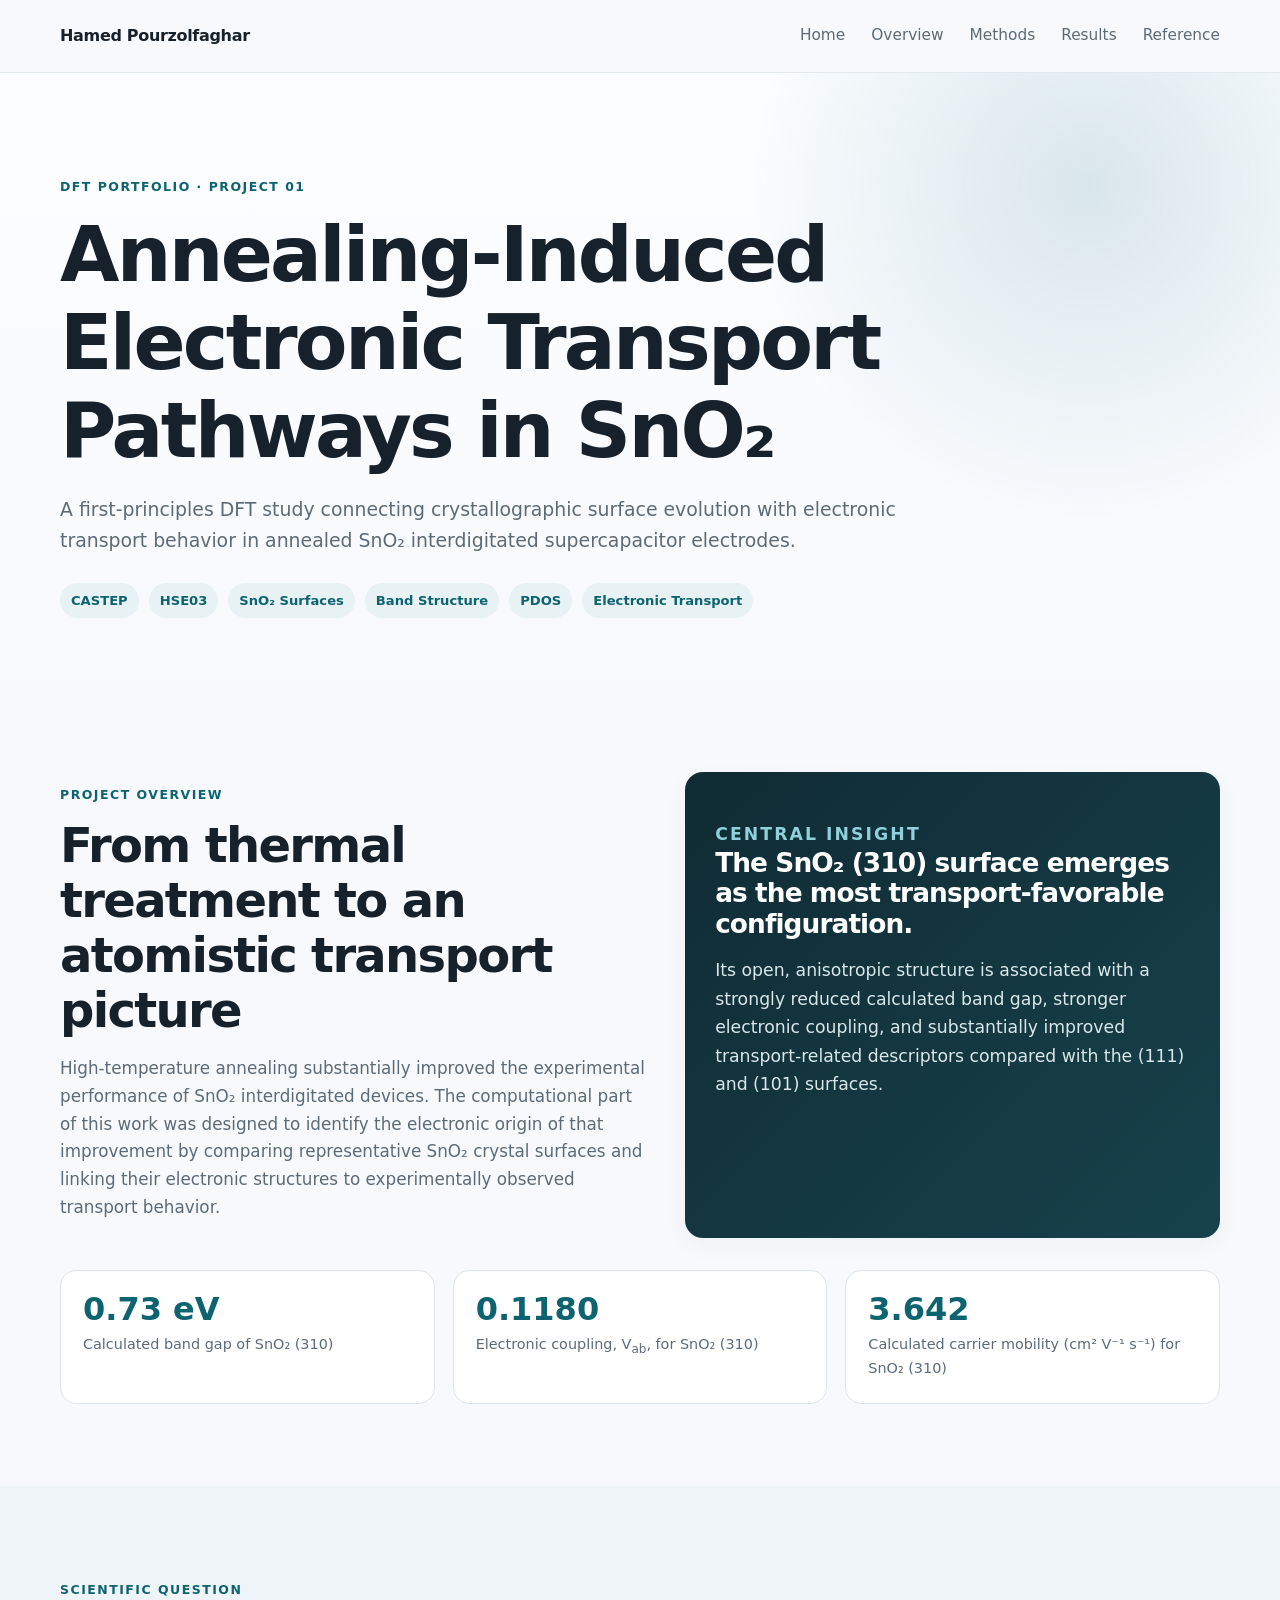
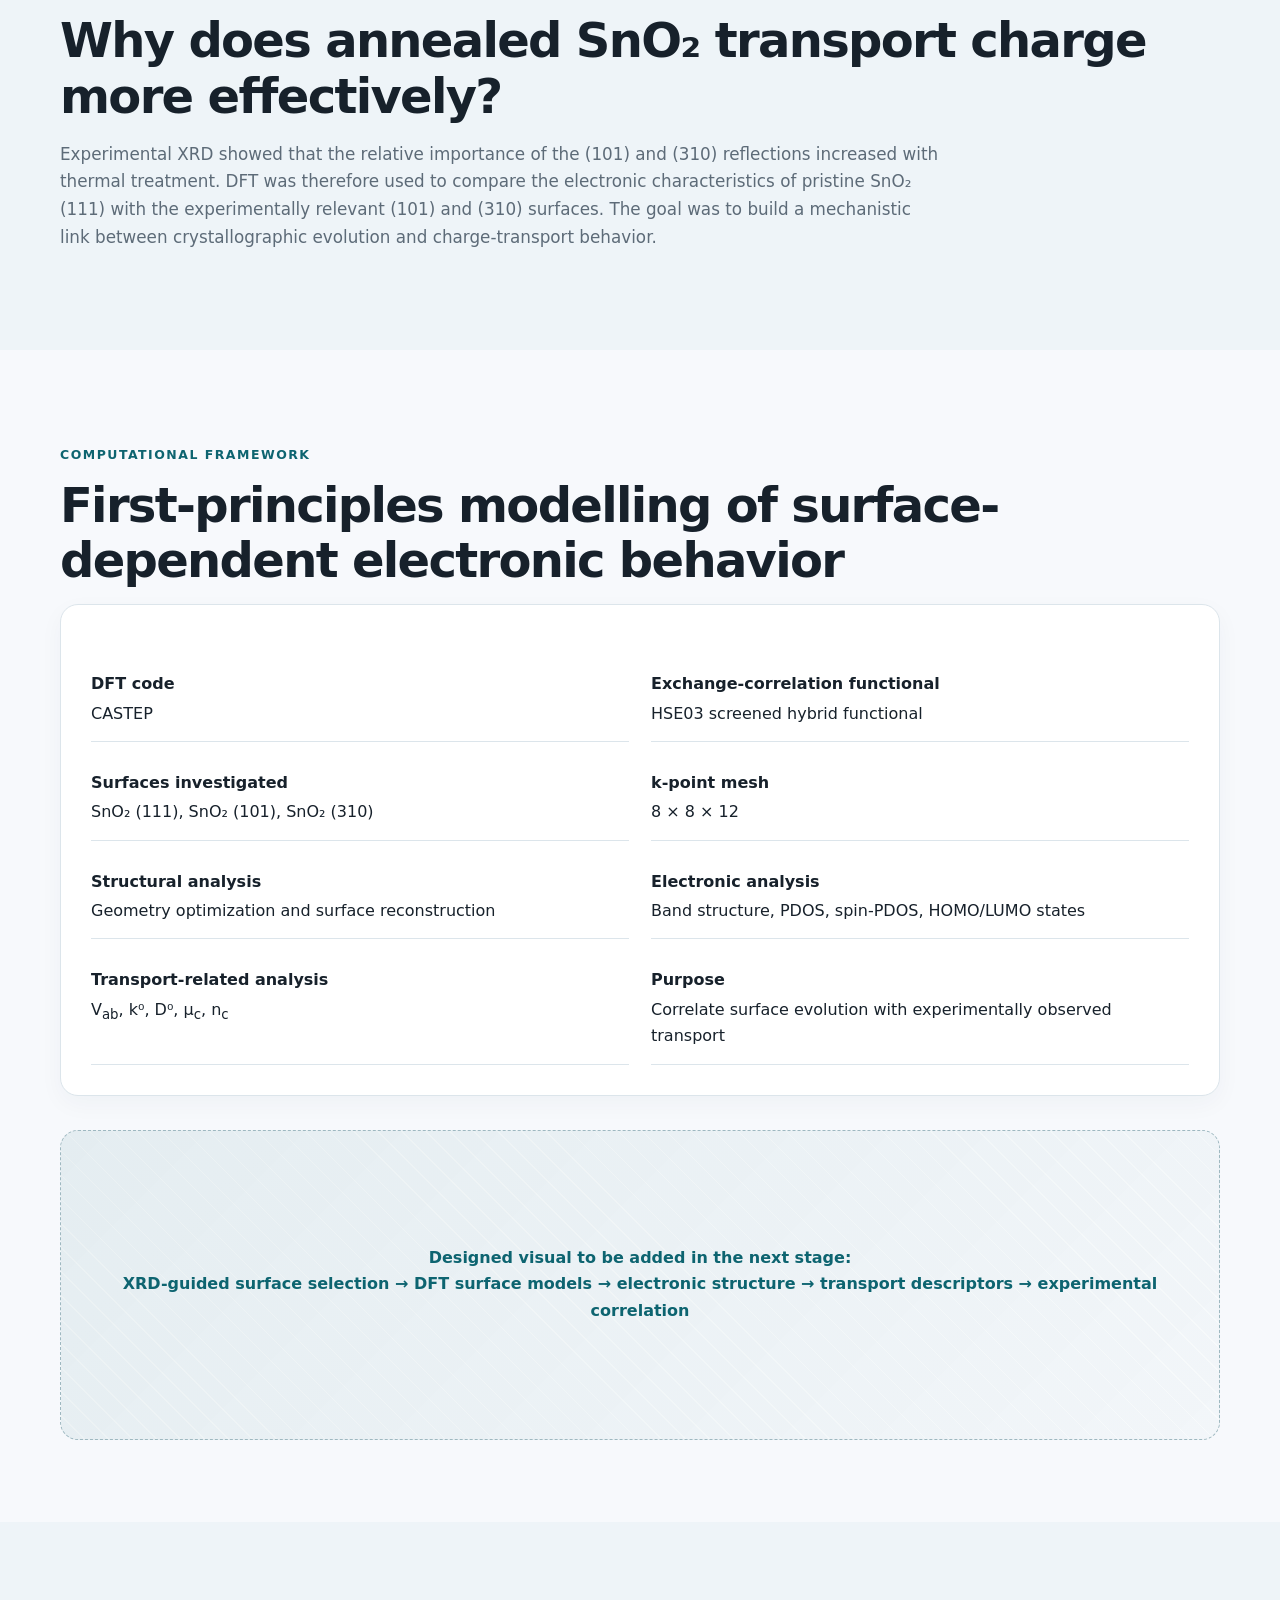
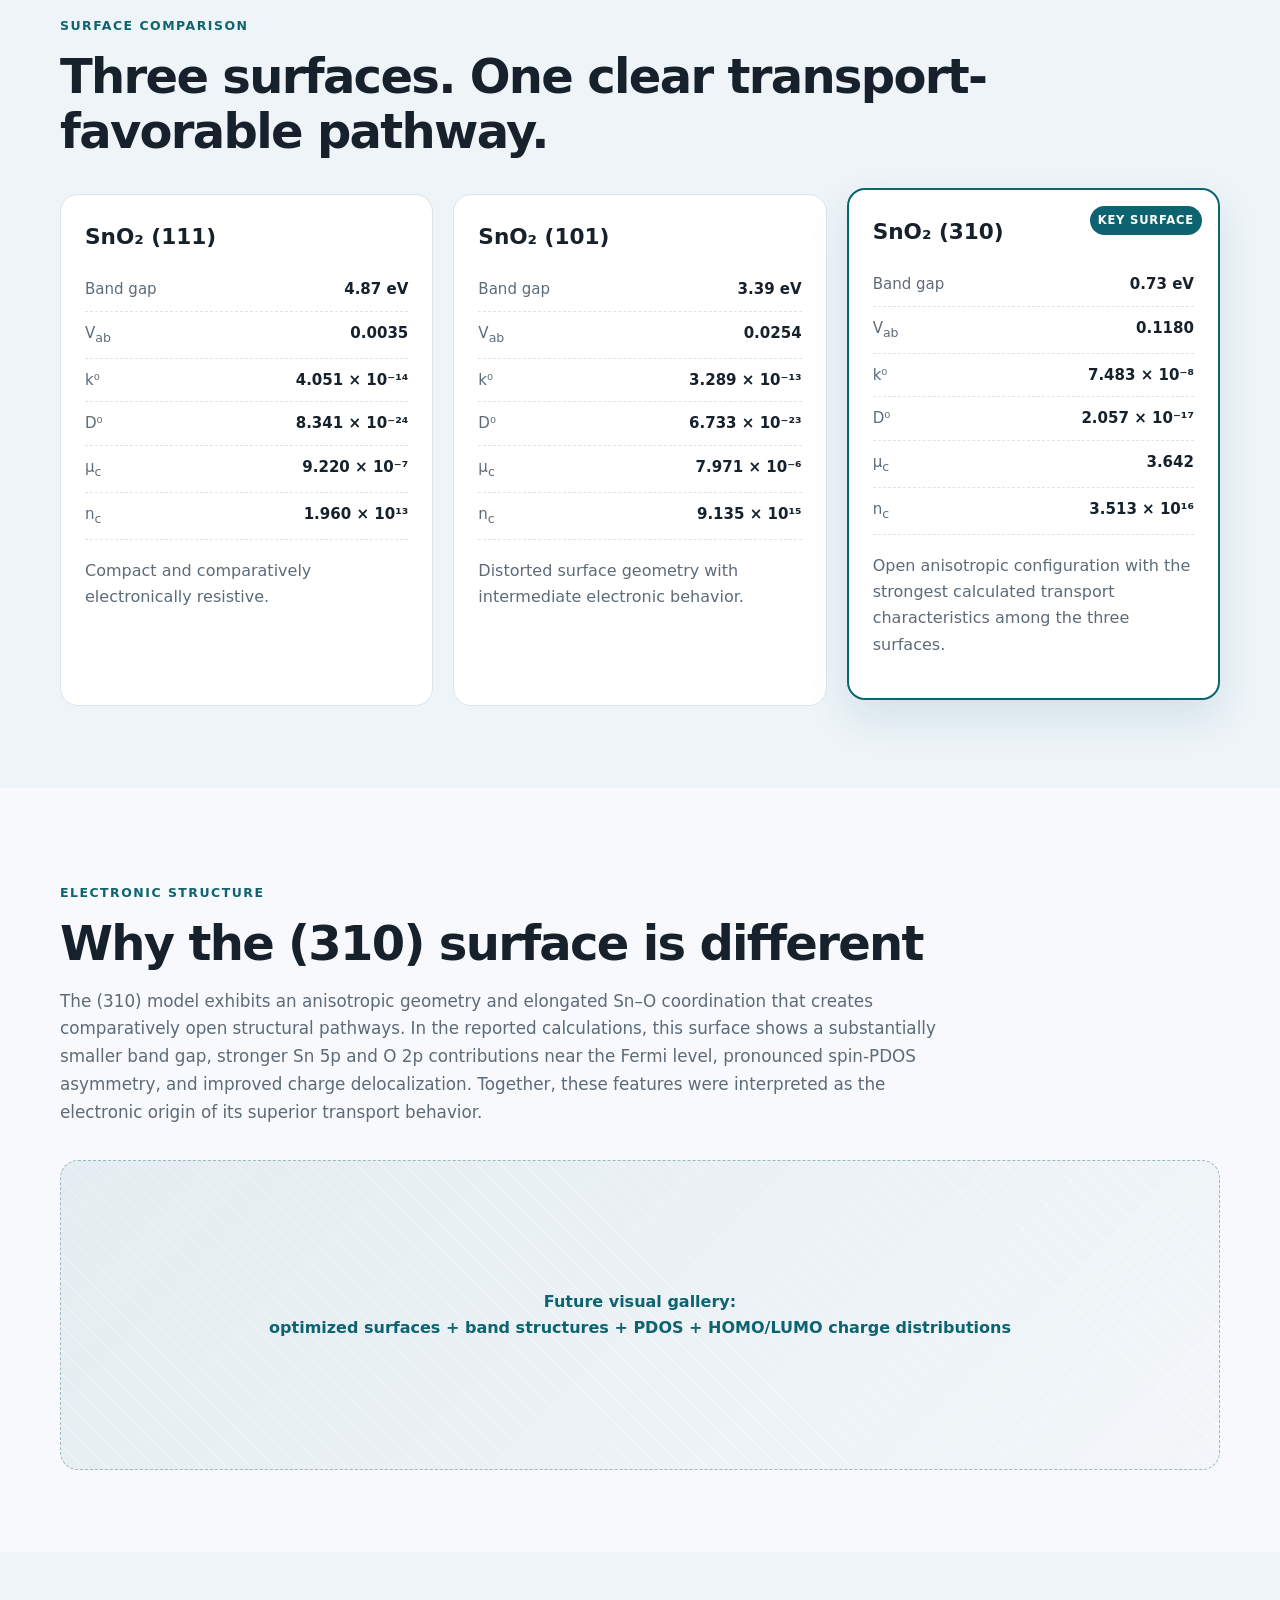
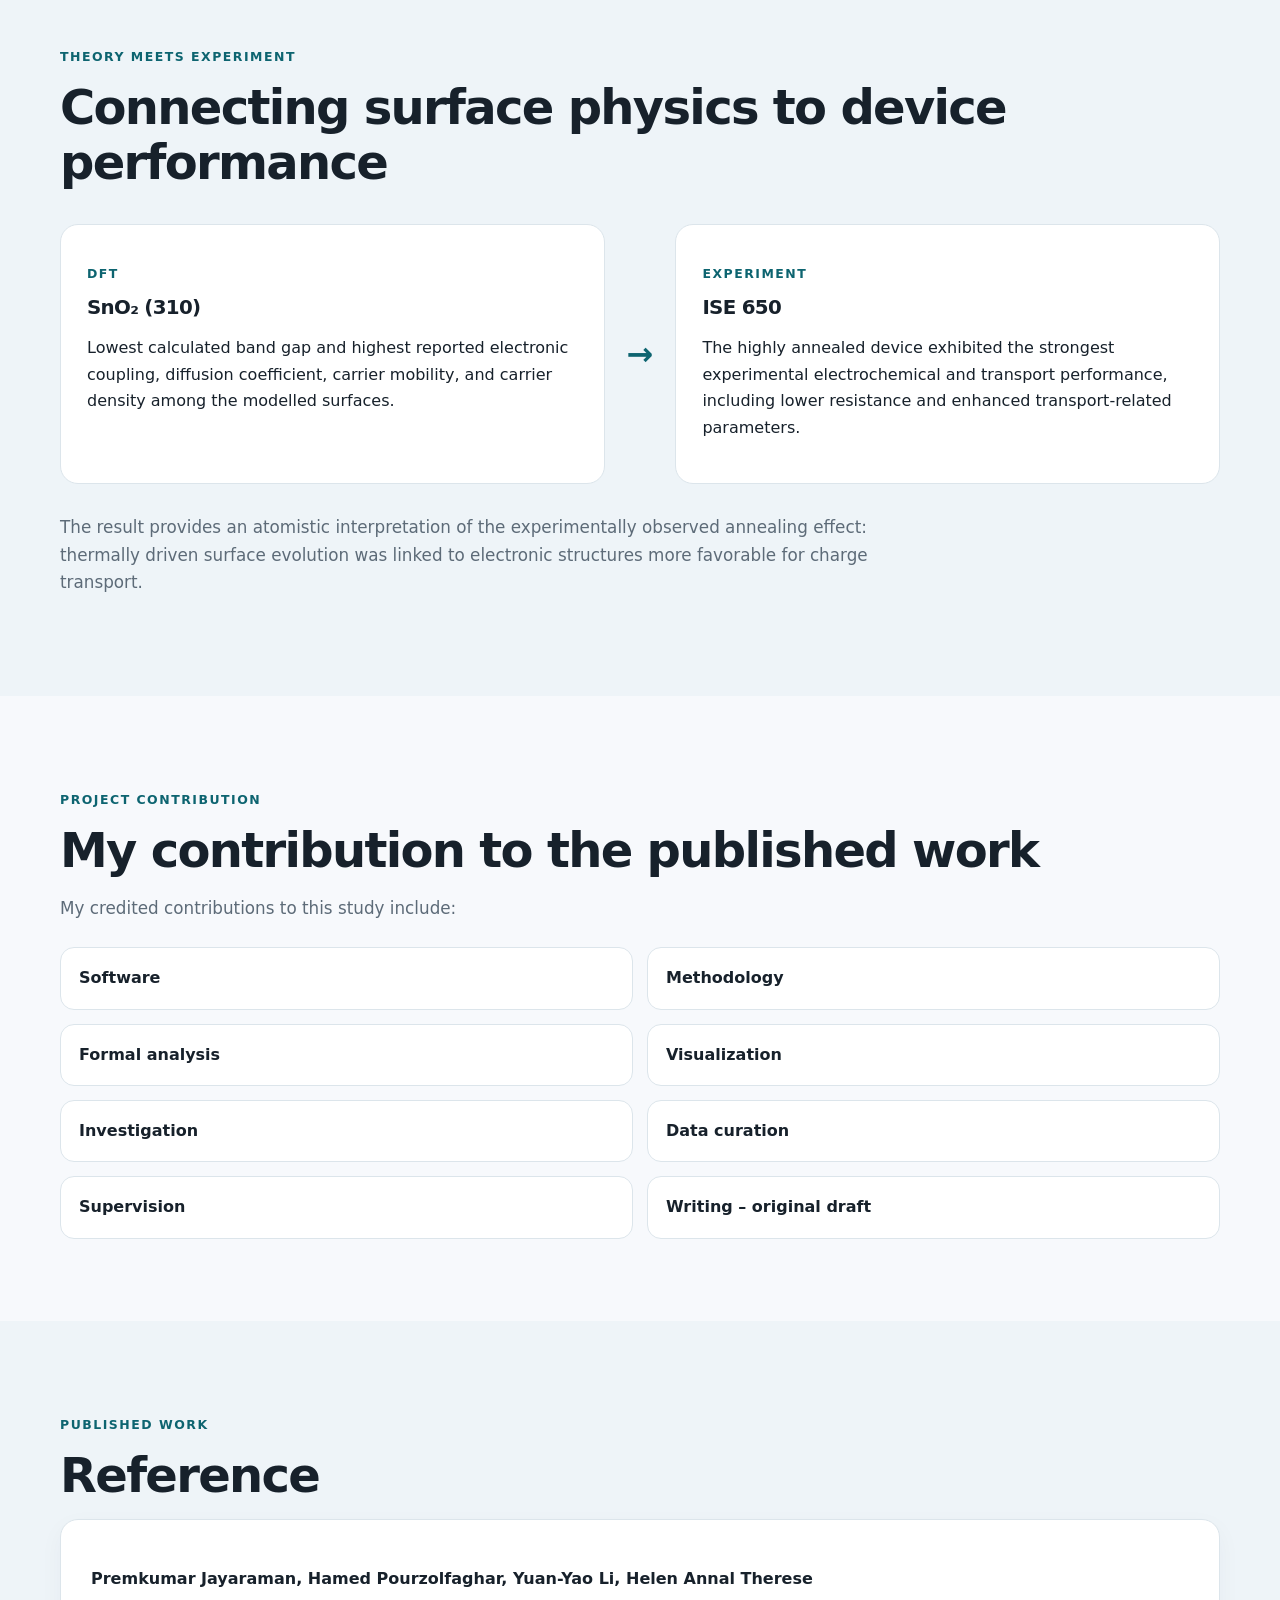
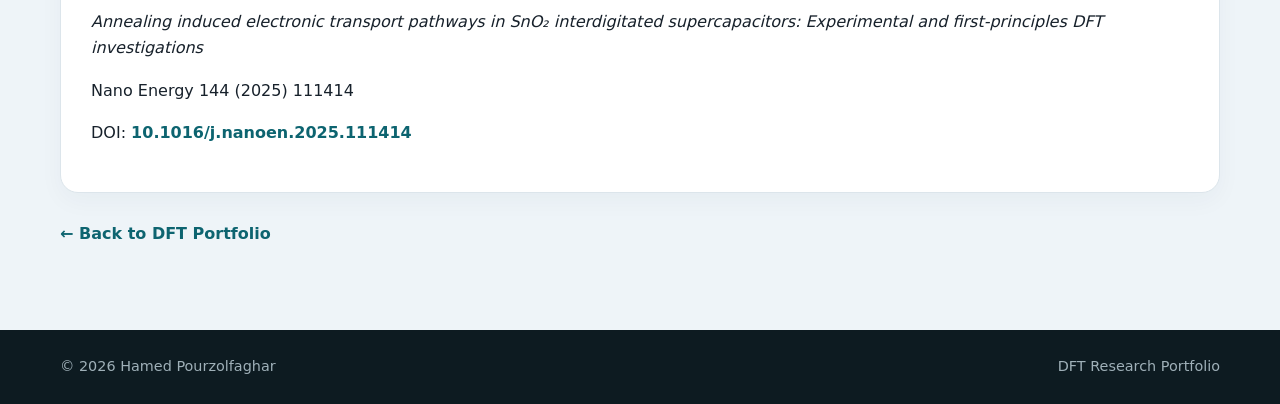
==== dft-project-1.html @ 6fafa1c7 "Add files via upload" ====
<!DOCTYPE html>
<html lang="en">
<head>
  <meta charset="UTF-8">
  <meta name="viewport" content="width=device-width, initial-scale=1.0">
  <meta name="description" content="DFT portfolio project by Hamed Pourzolfaghar: annealing-induced electronic transport pathways in SnO2.">
  <title>DFT Project 1 | Hamed Pourzolfaghar</title>
  <link rel="stylesheet" href="style.css">
  <style>
    .project-hero{padding:92px 0 72px;background:radial-gradient(circle at 85% 18%,rgba(13,100,112,.14),transparent 28%),linear-gradient(180deg,#fbfdff 0%,#f7f9fc 100%)}
    .project-hero h1{max-width:980px;font-size:clamp(2.7rem,6vw,5.2rem);margin-bottom:18px}
    .project-subtitle{max-width:860px;font-size:1.18rem;color:var(--muted);margin-bottom:26px}
    .tag-row{display:flex;flex-wrap:wrap;gap:10px;margin-top:24px}
    .tag{display:inline-block;padding:7px 11px;border-radius:999px;background:#e8f2f4;color:var(--accent);font-size:.82rem;font-weight:750}
    .project-intro-grid{display:grid;grid-template-columns:1.05fr .95fr;gap:34px;align-items:stretch}
    .insight-panel,.method-panel,.reference-panel{background:var(--surface);border:1px solid var(--line);border-radius:var(--radius);padding:30px;box-shadow:0 8px 24px rgba(30,54,68,.04)}
    .insight-panel{background:linear-gradient(135deg,#102b34 0%,#17424c 100%);color:white;border:0}
    .insight-panel p{color:#d9e7ea;margin-bottom:0;font-size:1.08rem}
    .metric-grid{display:grid;grid-template-columns:repeat(3,minmax(0,1fr));gap:18px;margin-top:32px}
    .metric-card{background:var(--surface);border:1px solid var(--line);border-radius:16px;padding:22px}
    .metric-value{font-size:2rem;font-weight:850;color:var(--accent);line-height:1;margin-bottom:8px}
    .metric-label{color:var(--muted);font-size:.9rem}
    .project-section{padding:82px 0}
    .project-section.alt{background:var(--surface-2)}
    .project-copy{max-width:880px;color:var(--muted);font-size:1.05rem}
    .method-list{display:grid;grid-template-columns:repeat(2,minmax(0,1fr));gap:14px 22px;margin-top:22px}
    .method-item{padding:14px 0;border-bottom:1px solid var(--line)}
    .method-item strong{display:block;color:var(--text);margin-bottom:3px}
    .surface-grid{display:grid;grid-template-columns:repeat(3,minmax(0,1fr));gap:20px;margin-top:34px}
    .surface-card{background:var(--surface);border:1px solid var(--line);border-radius:var(--radius);padding:24px;position:relative;overflow:hidden}
    .surface-card.featured{border:2px solid var(--accent);transform:translateY(-6px);box-shadow:0 18px 40px rgba(13,100,112,.12)}
    .surface-card.featured::before{content:"Key surface";position:absolute;top:16px;right:16px;background:var(--accent);color:white;font-size:.72rem;font-weight:800;padding:5px 8px;border-radius:999px;text-transform:uppercase;letter-spacing:.07em}
    .surface-name{font-size:1.35rem;font-weight:800;margin-bottom:14px}
    .surface-stat{display:flex;justify-content:space-between;gap:16px;padding:9px 0;border-bottom:1px dashed var(--line);font-size:.94rem}
    .surface-stat span:first-child{color:var(--muted)}
    .surface-stat span:last-child{font-weight:750}
    .surface-note{margin-top:18px;color:var(--muted)}
    .visual-placeholder{min-height:310px;margin-top:34px;display:grid;place-items:center;text-align:center;padding:32px;border:1px dashed #9eb8c0;border-radius:var(--radius);background:linear-gradient(135deg,rgba(13,100,112,.08),rgba(13,100,112,.02)),repeating-linear-gradient(45deg,transparent,transparent 16px,rgba(255,255,255,.65) 16px,rgba(255,255,255,.65) 17px);color:var(--accent);font-weight:750}
    .correlation{display:grid;grid-template-columns:1fr auto 1fr;gap:22px;align-items:center;margin-top:34px}
    .correlation-card{background:var(--surface);border:1px solid var(--line);border-radius:var(--radius);padding:26px;height:100%}
    .correlation-arrow{font-size:2rem;color:var(--accent);font-weight:900}
    .role-list{display:grid;grid-template-columns:repeat(2,minmax(0,1fr));gap:14px;margin-top:24px}
    .role-item{background:var(--surface);border:1px solid var(--line);border-radius:14px;padding:17px 18px;font-weight:650}
    .doi-link,.back-link{color:var(--accent);font-weight:800}
    .back-link{display:inline-block;margin-top:28px}
    .reveal{opacity:0;transform:translateY(20px);transition:opacity .65s ease,transform .65s ease}
    .reveal.visible{opacity:1;transform:none}
    @media(max-width:900px){
      .project-intro-grid,.correlation{grid-template-columns:1fr}
      .correlation-arrow{transform:rotate(90deg);text-align:center}
      .metric-grid,.surface-grid,.role-list,.method-list{grid-template-columns:1fr}
      .surface-card.featured{transform:none}
    }
  </style>
</head>
<body>
  <header class="site-header">
    <div class="container nav-wrap">
      <a class="brand" href="index.html">Hamed Pourzolfaghar</a>
      <nav class="nav" aria-label="Project navigation">
        <a href="index.html">Home</a>
        <a href="#overview">Overview</a>
        <a href="#methods">Methods</a>
        <a href="#results">Results</a>
        <a href="#reference">Reference</a>
      </nav>
    </div>
  </header>

  <main>
    <section class="project-hero">
      <div class="container">
        <p class="section-kicker">DFT Portfolio · Project 01</p>
        <h1>Annealing-Induced Electronic Transport Pathways in SnO₂</h1>
        <p class="project-subtitle">
          A first-principles DFT study connecting crystallographic surface evolution
          with electronic transport behavior in annealed SnO₂ interdigitated
          supercapacitor electrodes.
        </p>
        <div class="tag-row">
          <span class="tag">CASTEP</span>
          <span class="tag">HSE03</span>
          <span class="tag">SnO₂ Surfaces</span>
          <span class="tag">Band Structure</span>
          <span class="tag">PDOS</span>
          <span class="tag">Electronic Transport</span>
        </div>
      </div>
    </section>

    <section class="project-section" id="overview">
      <div class="container">
        <div class="project-intro-grid reveal">
          <div>
            <p class="section-kicker">Project Overview</p>
            <h2>From thermal treatment to an atomistic transport picture</h2>
            <p class="project-copy">
              High-temperature annealing substantially improved the experimental
              performance of SnO₂ interdigitated devices. The computational part of
              this work was designed to identify the electronic origin of that
              improvement by comparing representative SnO₂ crystal surfaces and
              linking their electronic structures to experimentally observed transport
              behavior.
            </p>
          </div>

          <div class="insight-panel">
            <p class="section-kicker" style="color:#8ed1d8;">Central Insight</p>
            <h3 style="font-size:1.65rem;margin-bottom:16px;">
              The SnO₂ (310) surface emerges as the most transport-favorable configuration.
            </h3>
            <p>
              Its open, anisotropic structure is associated with a strongly reduced
              calculated band gap, stronger electronic coupling, and substantially
              improved transport-related descriptors compared with the (111) and
              (101) surfaces.
            </p>
          </div>
        </div>

        <div class="metric-grid reveal">
          <div class="metric-card">
            <div class="metric-value">0.73 eV</div>
            <div class="metric-label">Calculated band gap of SnO₂ (310)</div>
          </div>
          <div class="metric-card">
            <div class="metric-value">0.1180</div>
            <div class="metric-label">Electronic coupling, V<sub>ab</sub>, for SnO₂ (310)</div>
          </div>
          <div class="metric-card">
            <div class="metric-value">3.642</div>
            <div class="metric-label">Calculated carrier mobility (cm² V⁻¹ s⁻¹) for SnO₂ (310)</div>
          </div>
        </div>
      </div>
    </section>

    <section class="project-section alt">
      <div class="container reveal">
        <p class="section-kicker">Scientific Question</p>
        <h2>Why does annealed SnO₂ transport charge more effectively?</h2>
        <p class="project-copy">
          Experimental XRD showed that the relative importance of the (101) and (310)
          reflections increased with thermal treatment. DFT was therefore used to
          compare the electronic characteristics of pristine SnO₂ (111) with the
          experimentally relevant (101) and (310) surfaces. The goal was to build a
          mechanistic link between crystallographic evolution and charge-transport
          behavior.
        </p>
      </div>
    </section>

    <section class="project-section" id="methods">
      <div class="container reveal">
        <p class="section-kicker">Computational Framework</p>
        <h2>First-principles modelling of surface-dependent electronic behavior</h2>

        <div class="method-panel">
          <div class="method-list">
            <div class="method-item"><strong>DFT code</strong>CASTEP</div>
            <div class="method-item"><strong>Exchange-correlation functional</strong>HSE03 screened hybrid functional</div>
            <div class="method-item"><strong>Surfaces investigated</strong>SnO₂ (111), SnO₂ (101), SnO₂ (310)</div>
            <div class="method-item"><strong>k-point mesh</strong>8 × 8 × 12</div>
            <div class="method-item"><strong>Structural analysis</strong>Geometry optimization and surface reconstruction</div>
            <div class="method-item"><strong>Electronic analysis</strong>Band structure, PDOS, spin-PDOS, HOMO/LUMO states</div>
            <div class="method-item"><strong>Transport-related analysis</strong>V<sub>ab</sub>, k⁰, D⁰, μ<sub>c</sub>, n<sub>c</sub></div>
            <div class="method-item"><strong>Purpose</strong>Correlate surface evolution with experimentally observed transport</div>
          </div>
        </div>

        <div class="visual-placeholder">
          Designed visual to be added in the next stage:<br>
          XRD-guided surface selection → DFT surface models → electronic structure →
          transport descriptors → experimental correlation
        </div>
      </div>
    </section>

    <section class="project-section alt" id="results">
      <div class="container reveal">
        <p class="section-kicker">Surface Comparison</p>
        <h2>Three surfaces. One clear transport-favorable pathway.</h2>

        <div class="surface-grid">
          <article class="surface-card">
            <div class="surface-name">SnO₂ (111)</div>
            <div class="surface-stat"><span>Band gap</span><span>4.87 eV</span></div>
            <div class="surface-stat"><span>V<sub>ab</sub></span><span>0.0035</span></div>
            <div class="surface-stat"><span>k⁰</span><span>4.051 × 10⁻¹⁴</span></div>
            <div class="surface-stat"><span>D⁰</span><span>8.341 × 10⁻²⁴</span></div>
            <div class="surface-stat"><span>μ<sub>c</sub></span><span>9.220 × 10⁻⁷</span></div>
            <div class="surface-stat"><span>n<sub>c</sub></span><span>1.960 × 10¹³</span></div>
            <p class="surface-note">Compact and comparatively electronically resistive.</p>
          </article>

          <article class="surface-card">
            <div class="surface-name">SnO₂ (101)</div>
            <div class="surface-stat"><span>Band gap</span><span>3.39 eV</span></div>
            <div class="surface-stat"><span>V<sub>ab</sub></span><span>0.0254</span></div>
            <div class="surface-stat"><span>k⁰</span><span>3.289 × 10⁻¹³</span></div>
            <div class="surface-stat"><span>D⁰</span><span>6.733 × 10⁻²³</span></div>
            <div class="surface-stat"><span>μ<sub>c</sub></span><span>7.971 × 10⁻⁶</span></div>
            <div class="surface-stat"><span>n<sub>c</sub></span><span>9.135 × 10¹⁵</span></div>
            <p class="surface-note">Distorted surface geometry with intermediate electronic behavior.</p>
          </article>

          <article class="surface-card featured">
            <div class="surface-name">SnO₂ (310)</div>
            <div class="surface-stat"><span>Band gap</span><span>0.73 eV</span></div>
            <div class="surface-stat"><span>V<sub>ab</sub></span><span>0.1180</span></div>
            <div class="surface-stat"><span>k⁰</span><span>7.483 × 10⁻⁸</span></div>
            <div class="surface-stat"><span>D⁰</span><span>2.057 × 10⁻¹⁷</span></div>
            <div class="surface-stat"><span>μ<sub>c</sub></span><span>3.642</span></div>
            <div class="surface-stat"><span>n<sub>c</sub></span><span>3.513 × 10¹⁶</span></div>
            <p class="surface-note">
              Open anisotropic configuration with the strongest calculated transport
              characteristics among the three surfaces.
            </p>
          </article>
        </div>
      </div>
    </section>

    <section class="project-section">
      <div class="container reveal">
        <p class="section-kicker">Electronic Structure</p>
        <h2>Why the (310) surface is different</h2>
        <p class="project-copy">
          The (310) model exhibits an anisotropic geometry and elongated Sn–O
          coordination that creates comparatively open structural pathways. In the
          reported calculations, this surface shows a substantially smaller band gap,
          stronger Sn 5p and O 2p contributions near the Fermi level, pronounced
          spin-PDOS asymmetry, and improved charge delocalization. Together, these
          features were interpreted as the electronic origin of its superior transport
          behavior.
        </p>

        <div class="visual-placeholder">
          Future visual gallery:<br>
          optimized surfaces + band structures + PDOS + HOMO/LUMO charge distributions
        </div>
      </div>
    </section>

    <section class="project-section alt">
      <div class="container reveal">
        <p class="section-kicker">Theory Meets Experiment</p>
        <h2>Connecting surface physics to device performance</h2>

        <div class="correlation">
          <div class="correlation-card">
            <p class="section-kicker">DFT</p>
            <h3>SnO₂ (310)</h3>
            <p>
              Lowest calculated band gap and highest reported electronic coupling,
              diffusion coefficient, carrier mobility, and carrier density among the
              modelled surfaces.
            </p>
          </div>

          <div class="correlation-arrow">→</div>

          <div class="correlation-card">
            <p class="section-kicker">Experiment</p>
            <h3>ISE 650</h3>
            <p>
              The highly annealed device exhibited the strongest experimental
              electrochemical and transport performance, including lower resistance
              and enhanced transport-related parameters.
            </p>
          </div>
        </div>

        <p class="project-copy" style="margin-top:30px;">
          The result provides an atomistic interpretation of the experimentally observed
          annealing effect: thermally driven surface evolution was linked to electronic
          structures more favorable for charge transport.
        </p>
      </div>
    </section>

    <section class="project-section">
      <div class="container reveal">
        <p class="section-kicker">Project Contribution</p>
        <h2>My contribution to the published work</h2>
        <p class="project-copy">My credited contributions to this study include:</p>

        <div class="role-list">
          <div class="role-item">Software</div>
          <div class="role-item">Methodology</div>
          <div class="role-item">Formal analysis</div>
          <div class="role-item">Visualization</div>
          <div class="role-item">Investigation</div>
          <div class="role-item">Data curation</div>
          <div class="role-item">Supervision</div>
          <div class="role-item">Writing – original draft</div>
        </div>
      </div>
    </section>

    <section class="project-section alt" id="reference">
      <div class="container reveal">
        <p class="section-kicker">Published Work</p>
        <h2>Reference</h2>

        <div class="reference-panel">
          <p><strong>Premkumar Jayaraman, Hamed Pourzolfaghar, Yuan-Yao Li, Helen Annal Therese</strong></p>
          <p><em>Annealing induced electronic transport pathways in SnO₂ interdigitated supercapacitors: Experimental and first-principles DFT investigations</em></p>
          <p>Nano Energy 144 (2025) 111414</p>
          <p>
            DOI:
            <a class="doi-link"
               href="https://doi.org/10.1016/j.nanoen.2025.111414"
               target="_blank" rel="noopener">
              10.1016/j.nanoen.2025.111414
            </a>
          </p>
        </div>

        <a class="back-link" href="index.html#dft">← Back to DFT Portfolio</a>
      </div>
    </section>
  </main>

  <footer>
    <div class="container footer-wrap">
      <span>© <span id="year"></span> Hamed Pourzolfaghar</span>
      <span>DFT Research Portfolio</span>
    </div>
  </footer>

  <script>
    document.getElementById("year").textContent = new Date().getFullYear();

    const revealItems = document.querySelectorAll(".reveal");
    const observer = new IntersectionObserver((entries) => {
      entries.forEach(entry => {
        if (entry.isIntersecting) {
          entry.target.classList.add("visible");
          observer.unobserve(entry.target);
        }
      });
    }, { threshold: 0.12 });

    revealItems.forEach(item => observer.observe(item));
  </script>
</body>
</html>
---- style.css ----
/* Hamed Pourzolfaghar — academic portfolio */
:root {
  --bg: #f7f9fc;
  --surface: #ffffff;
  --surface-2: #eef4f8;
  --text: #17212b;
  --muted: #5d6b78;
  --accent: #0d6470;
  --accent-dark: #084c55;
  --line: #dce5eb;
  --shadow: 0 18px 45px rgba(25, 51, 64, 0.10);
  --radius: 18px;
  --max: 1160px;
}

* { box-sizing: border-box; }
html { scroll-behavior: smooth; }

body {
  margin: 0;
  font-family: Inter, ui-sans-serif, system-ui, -apple-system, BlinkMacSystemFont, "Segoe UI", sans-serif;
  color: var(--text);
  background: var(--bg);
  line-height: 1.65;
}

a { color: inherit; text-decoration: none; }
img { display: block; max-width: 100%; }

.container {
  width: min(calc(100% - 40px), var(--max));
  margin-inline: auto;
}

.site-header {
  position: sticky;
  top: 0;
  z-index: 100;
  background: rgba(247, 249, 252, 0.92);
  backdrop-filter: blur(12px);
  border-bottom: 1px solid rgba(220, 229, 235, 0.8);
}

.nav-wrap {
  min-height: 72px;
  display: flex;
  align-items: center;
  justify-content: space-between;
  gap: 30px;
}

.brand {
  font-weight: 750;
  letter-spacing: -0.02em;
}

.nav {
  display: flex;
  gap: 26px;
  color: var(--muted);
  font-size: 0.96rem;
}

.nav a:hover { color: var(--accent); }

.hero {
  padding: 86px 0 90px;
  background:
    radial-gradient(circle at 87% 20%, rgba(13, 100, 112, 0.12), transparent 31%),
    linear-gradient(180deg, #fbfdff 0%, var(--bg) 100%);
}

.hero-grid {
  display: grid;
  grid-template-columns: 1.35fr 0.65fr;
  align-items: center;
  gap: 72px;
}

.eyebrow, .section-kicker, .project-type {
  color: var(--accent);
  font-weight: 750;
  text-transform: uppercase;
  letter-spacing: 0.12em;
  font-size: 0.78rem;
}

h1, h2, h3 {
  line-height: 1.15;
  letter-spacing: -0.035em;
  margin-top: 0;
}

h1 {
  font-size: clamp(2.8rem, 6vw, 5rem);
  margin-bottom: 18px;
  max-width: 850px;
}

h2 {
  font-size: clamp(2rem, 4vw, 3rem);
  margin-bottom: 16px;
}

h3 {
  font-size: 1.24rem;
  margin-bottom: 10px;
}

.tagline {
  font-size: clamp(1.05rem, 2vw, 1.35rem);
  font-weight: 650;
  color: #304150;
}

.tagline span {
  color: var(--accent);
  padding: 0 8px;
}

.intro {
  color: var(--muted);
  font-size: 1.08rem;
  max-width: 760px;
  margin: 24px 0 30px;
}

.hero-actions {
  display: flex;
  gap: 12px;
  flex-wrap: wrap;
}

.btn {
  display: inline-flex;
  align-items: center;
  justify-content: center;
  min-height: 46px;
  padding: 0 20px;
  border-radius: 10px;
  font-weight: 700;
}

.btn.primary {
  background: var(--accent);
  color: white;
}

.btn.primary:hover { background: var(--accent-dark); }

.btn.secondary {
  background: var(--surface);
  border: 1px solid var(--line);
}

.profile-links {
  display: flex;
  gap: 18px;
  flex-wrap: wrap;
  margin-top: 26px;
  color: var(--muted);
  font-size: 0.94rem;
}

.profile-links a:hover { color: var(--accent); }

.hero-photo-wrap {
  position: relative;
}

.hero-photo-wrap::before {
  content: "";
  position: absolute;
  inset: -18px 18px 18px -18px;
  border: 2px solid rgba(13, 100, 112, 0.22);
  border-radius: 28px;
  z-index: 0;
}

.hero-photo {
  position: relative;
  z-index: 1;
  width: 100%;
  aspect-ratio: 4 / 5;
  object-fit: cover;
  object-position: 50% 34%;
  border-radius: 26px;
  box-shadow: var(--shadow);
}

.section {
  padding: 92px 0;
}

.section.alt {
  background: var(--surface-2);
}

.section-lead {
  color: var(--muted);
  max-width: 760px;
  margin-bottom: 38px;
  font-size: 1.04rem;
}

.card-grid {
  display: grid;
  gap: 22px;
}

.card-grid.three {
  grid-template-columns: repeat(3, minmax(0, 1fr));
}

.card {
  background: var(--surface);
  border: 1px solid var(--line);
  border-radius: var(--radius);
  padding: 28px;
  box-shadow: 0 8px 24px rgba(30, 54, 68, 0.04);
}

.card-number {
  width: 42px;
  height: 42px;
  display: grid;
  place-items: center;
  border-radius: 50%;
  background: var(--surface-2);
  color: var(--accent);
  font-weight: 800;
  margin-bottom: 24px;
}

.card p {
  color: var(--muted);
  margin-bottom: 0;
}

.project-grid {
  display: grid;
  grid-template-columns: repeat(3, minmax(0, 1fr));
  gap: 22px;
}

.project-card {
  overflow: hidden;
  border-radius: var(--radius);
  border: 1px solid var(--line);
  background: var(--surface);
  box-shadow: 0 8px 24px rgba(30, 54, 68, 0.04);
}

.project-placeholder {
  min-height: 205px;
  display: grid;
  place-items: center;
  background:
    linear-gradient(135deg, rgba(13,100,112,.14), rgba(13,100,112,.035)),
    repeating-linear-gradient(45deg, transparent, transparent 14px, rgba(255,255,255,.5) 14px, rgba(255,255,255,.5) 15px);
  color: var(--accent);
  font-weight: 800;
  letter-spacing: 0.04em;
}

.project-content { padding: 25px; }
.project-content p { color: var(--muted); }

.status {
  display: inline-block;
  margin-top: 8px;
  font-size: 0.8rem;
  font-weight: 700;
  color: var(--accent);
  background: var(--surface-2);
  padding: 5px 9px;
  border-radius: 999px;
}

.publication-box {
  background: var(--surface);
  border: 1px solid var(--line);
  border-radius: var(--radius);
  padding: 30px;
  max-width: 900px;
}

.publication-box p { color: var(--muted); }

.text-link {
  color: var(--accent);
  font-weight: 750;
}

.contact-section {
  background: #13252d;
  color: white;
}

.contact-section .section-kicker { color: #8ed1d8; }
.contact-section .section-lead { color: #c7d2d7; }

.contact-grid {
  display: grid;
  grid-template-columns: 1.2fr 0.8fr;
  gap: 70px;
  align-items: start;
}

.contact-card {
  display: grid;
  gap: 12px;
  padding: 24px;
  border: 1px solid rgba(255,255,255,.16);
  border-radius: var(--radius);
  background: rgba(255,255,255,.05);
}

.contact-card a {
  color: #eef8fa;
  word-break: break-word;
}

.contact-card a:hover { color: #8ed1d8; }

footer {
  background: #0d1b21;
  color: #9fb0b8;
  font-size: .9rem;
}

.footer-wrap {
  min-height: 74px;
  display: flex;
  align-items: center;
  justify-content: space-between;
  gap: 20px;
}

@media (max-width: 900px) {
  .hero-grid,
  .contact-grid {
    grid-template-columns: 1fr;
  }

  .hero-photo-wrap {
    max-width: 440px;
    order: -1;
  }

  .card-grid.three,
  .project-grid {
    grid-template-columns: 1fr;
  }

  .nav {
    gap: 14px;
    font-size: .88rem;
  }
}

@media (max-width: 650px) {
  .site-header {
    position: static;
  }

  .nav-wrap {
    align-items: flex-start;
    flex-direction: column;
    padding: 18px 0;
  }

  .nav {
    flex-wrap: wrap;
  }

  .hero {
    padding-top: 46px;
  }

  .section {
    padding: 68px 0;
  }

  .footer-wrap {
    align-items: flex-start;
    flex-direction: column;
    padding: 20px 0;
  }
}
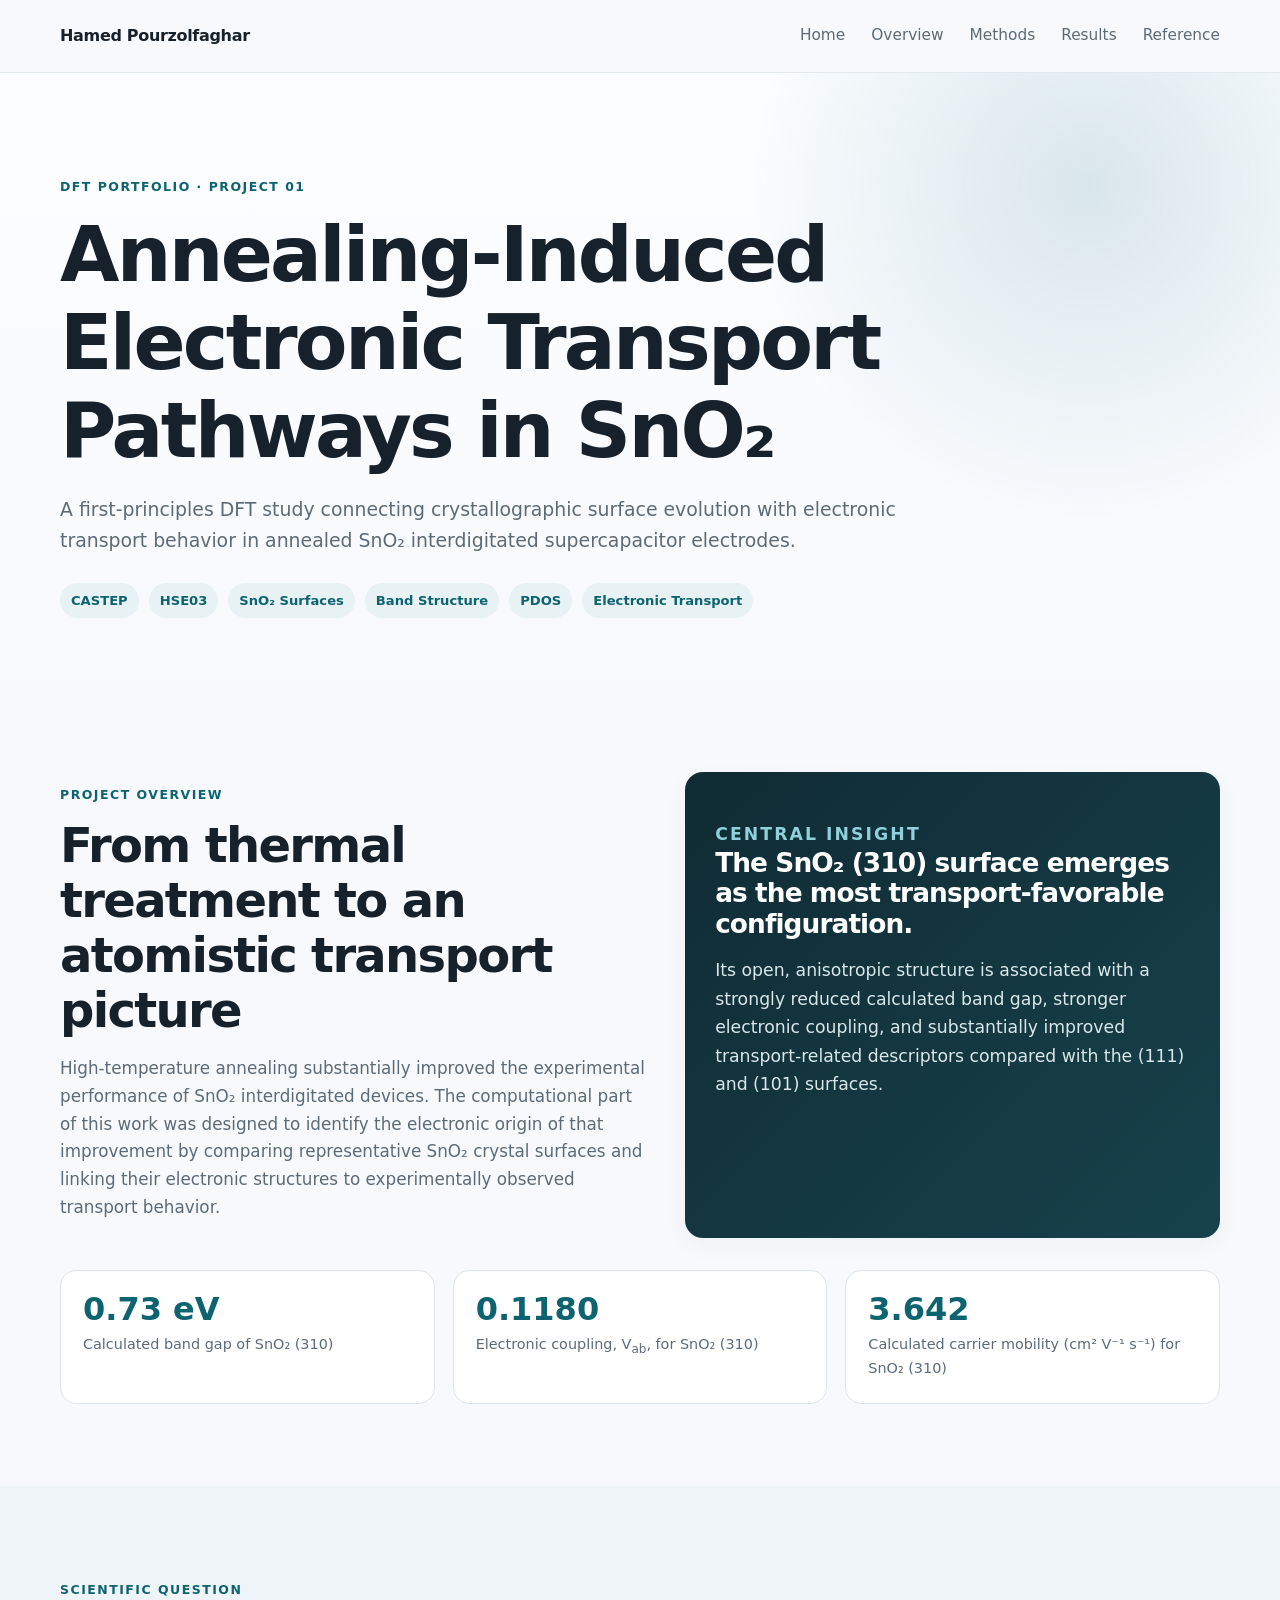
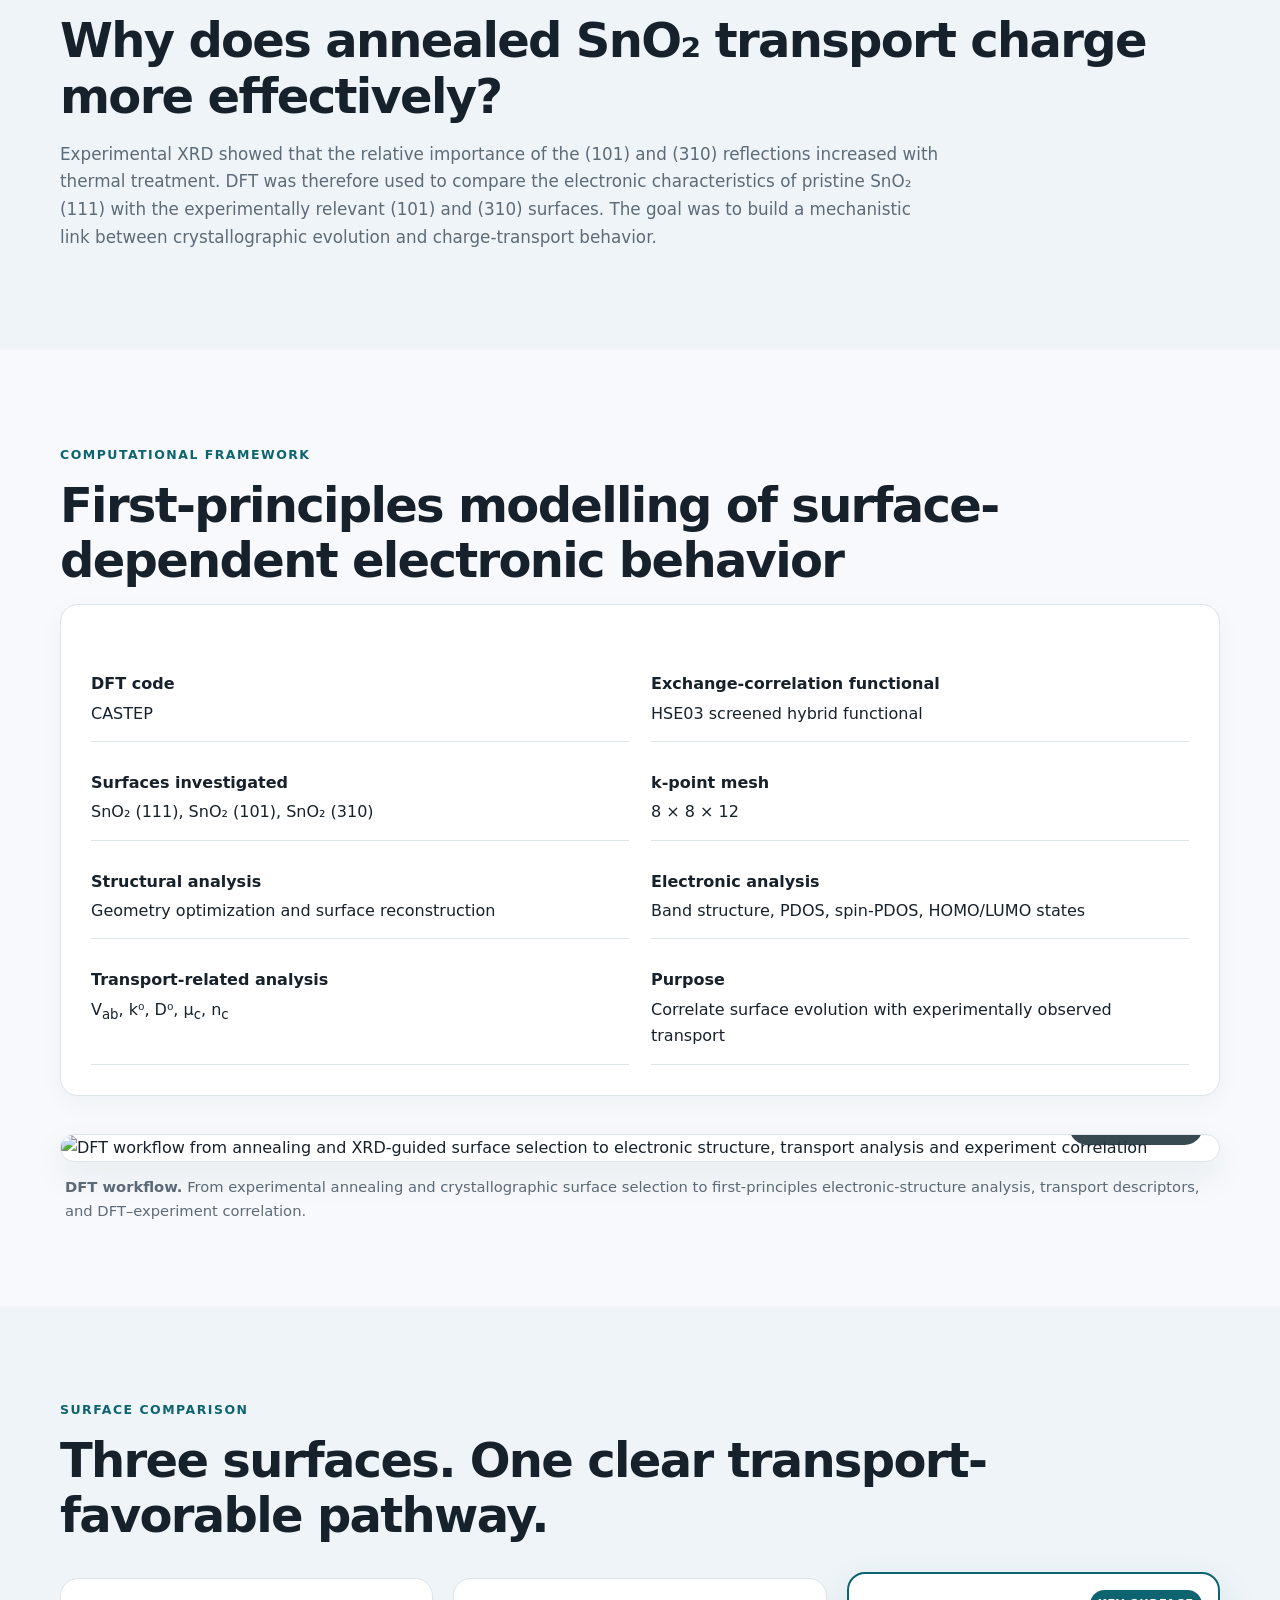
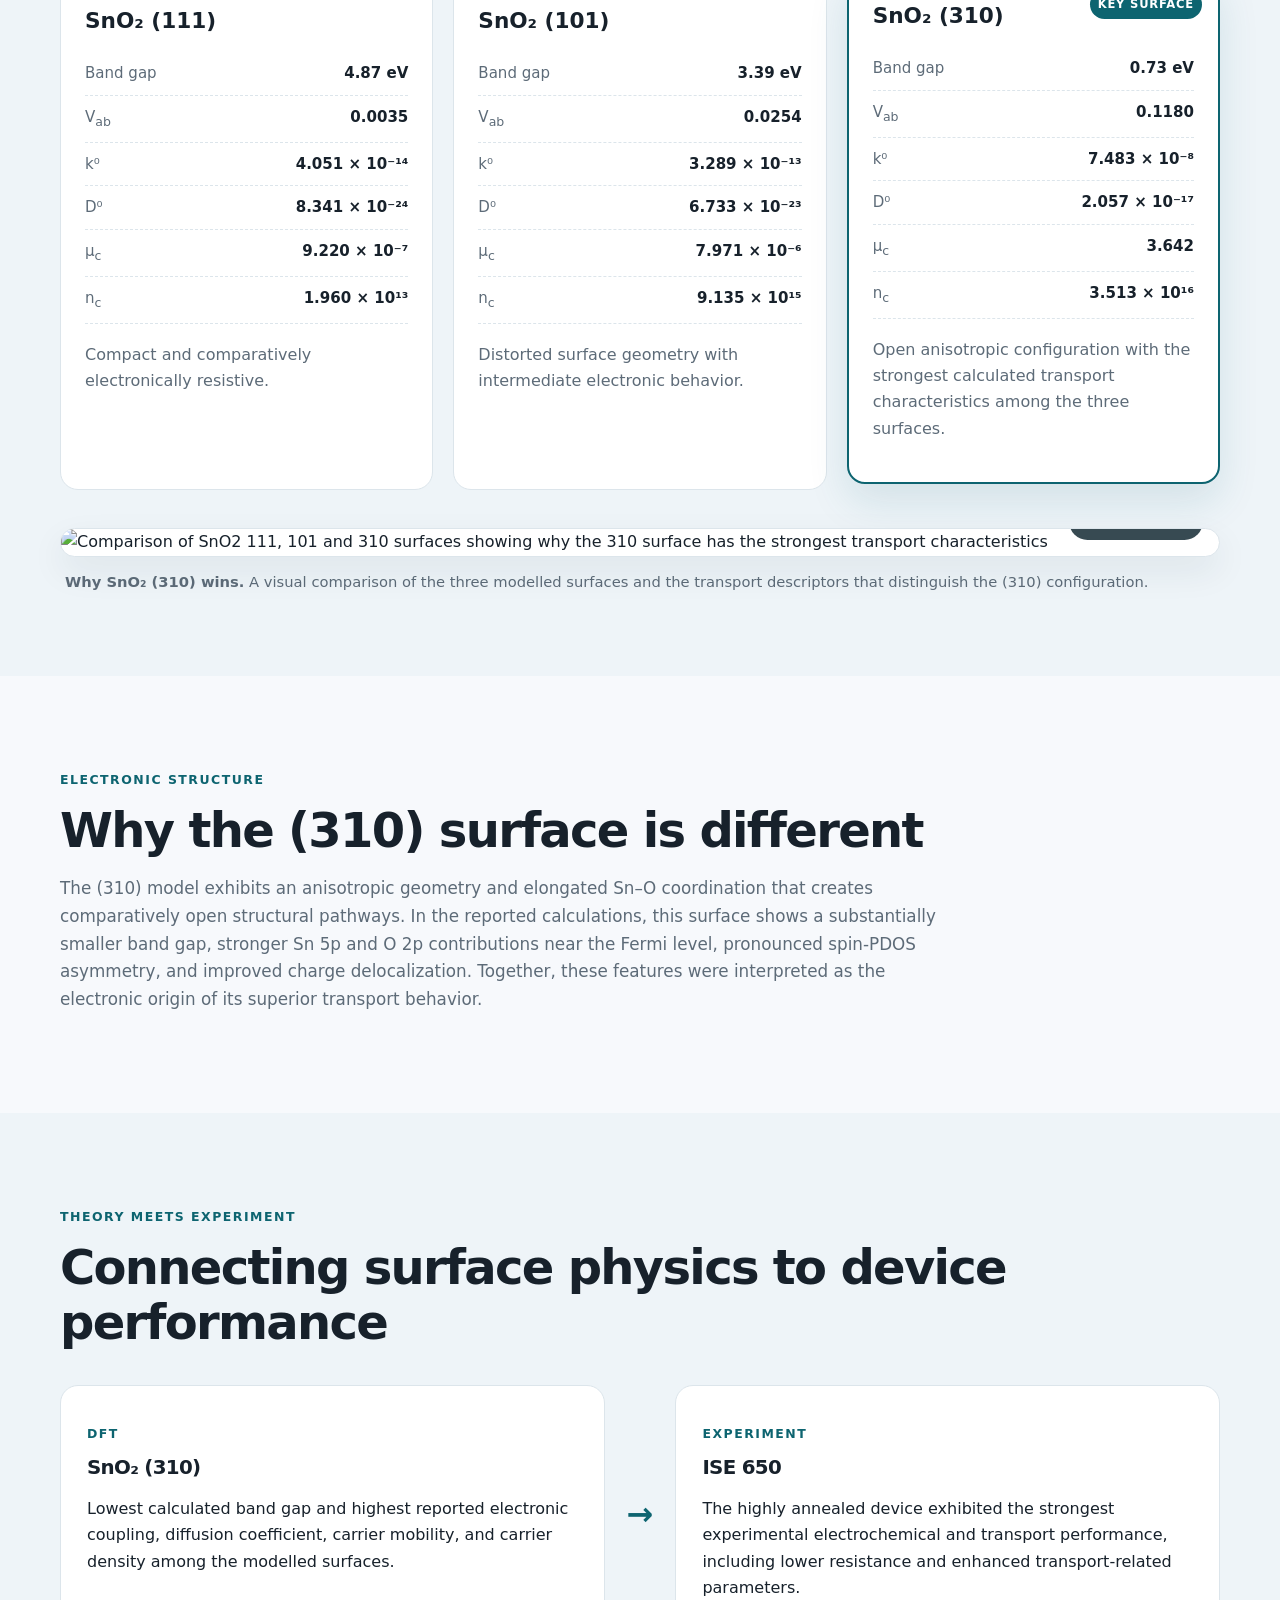
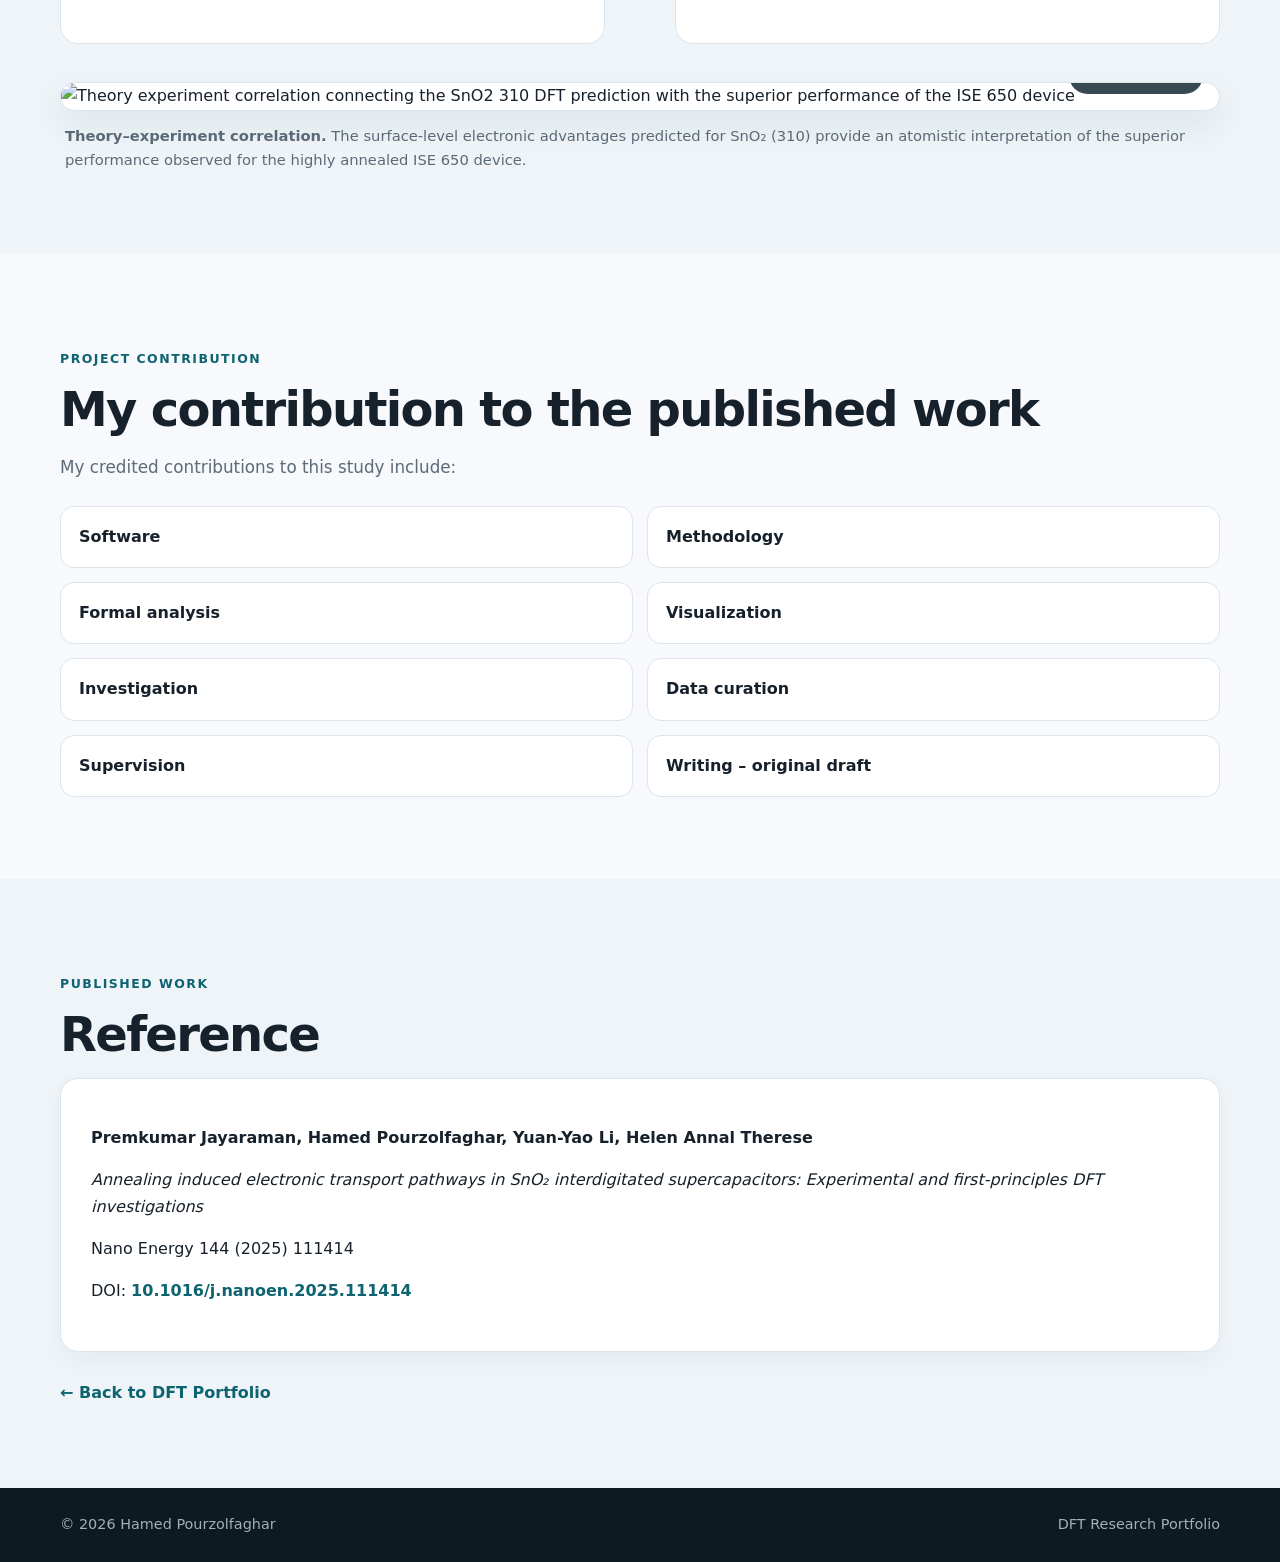
==== commit 6adafbc5: "Add files via upload" ====
--- a/dft-project-1.html
+++ b/dft-project-1.html
@@ -6,53 +6,369 @@
   <meta name="description" content="DFT portfolio project by Hamed Pourzolfaghar: annealing-induced electronic transport pathways in SnO2.">
   <title>DFT Project 1 | Hamed Pourzolfaghar</title>
   <link rel="stylesheet" href="style.css">
+
   <style>
-    .project-hero{padding:92px 0 72px;background:radial-gradient(circle at 85% 18%,rgba(13,100,112,.14),transparent 28%),linear-gradient(180deg,#fbfdff 0%,#f7f9fc 100%)}
-    .project-hero h1{max-width:980px;font-size:clamp(2.7rem,6vw,5.2rem);margin-bottom:18px}
-    .project-subtitle{max-width:860px;font-size:1.18rem;color:var(--muted);margin-bottom:26px}
-    .tag-row{display:flex;flex-wrap:wrap;gap:10px;margin-top:24px}
-    .tag{display:inline-block;padding:7px 11px;border-radius:999px;background:#e8f2f4;color:var(--accent);font-size:.82rem;font-weight:750}
-    .project-intro-grid{display:grid;grid-template-columns:1.05fr .95fr;gap:34px;align-items:stretch}
-    .insight-panel,.method-panel,.reference-panel{background:var(--surface);border:1px solid var(--line);border-radius:var(--radius);padding:30px;box-shadow:0 8px 24px rgba(30,54,68,.04)}
-    .insight-panel{background:linear-gradient(135deg,#102b34 0%,#17424c 100%);color:white;border:0}
-    .insight-panel p{color:#d9e7ea;margin-bottom:0;font-size:1.08rem}
-    .metric-grid{display:grid;grid-template-columns:repeat(3,minmax(0,1fr));gap:18px;margin-top:32px}
-    .metric-card{background:var(--surface);border:1px solid var(--line);border-radius:16px;padding:22px}
-    .metric-value{font-size:2rem;font-weight:850;color:var(--accent);line-height:1;margin-bottom:8px}
-    .metric-label{color:var(--muted);font-size:.9rem}
-    .project-section{padding:82px 0}
-    .project-section.alt{background:var(--surface-2)}
-    .project-copy{max-width:880px;color:var(--muted);font-size:1.05rem}
-    .method-list{display:grid;grid-template-columns:repeat(2,minmax(0,1fr));gap:14px 22px;margin-top:22px}
-    .method-item{padding:14px 0;border-bottom:1px solid var(--line)}
-    .method-item strong{display:block;color:var(--text);margin-bottom:3px}
-    .surface-grid{display:grid;grid-template-columns:repeat(3,minmax(0,1fr));gap:20px;margin-top:34px}
-    .surface-card{background:var(--surface);border:1px solid var(--line);border-radius:var(--radius);padding:24px;position:relative;overflow:hidden}
-    .surface-card.featured{border:2px solid var(--accent);transform:translateY(-6px);box-shadow:0 18px 40px rgba(13,100,112,.12)}
-    .surface-card.featured::before{content:"Key surface";position:absolute;top:16px;right:16px;background:var(--accent);color:white;font-size:.72rem;font-weight:800;padding:5px 8px;border-radius:999px;text-transform:uppercase;letter-spacing:.07em}
-    .surface-name{font-size:1.35rem;font-weight:800;margin-bottom:14px}
-    .surface-stat{display:flex;justify-content:space-between;gap:16px;padding:9px 0;border-bottom:1px dashed var(--line);font-size:.94rem}
-    .surface-stat span:first-child{color:var(--muted)}
-    .surface-stat span:last-child{font-weight:750}
-    .surface-note{margin-top:18px;color:var(--muted)}
-    .visual-placeholder{min-height:310px;margin-top:34px;display:grid;place-items:center;text-align:center;padding:32px;border:1px dashed #9eb8c0;border-radius:var(--radius);background:linear-gradient(135deg,rgba(13,100,112,.08),rgba(13,100,112,.02)),repeating-linear-gradient(45deg,transparent,transparent 16px,rgba(255,255,255,.65) 16px,rgba(255,255,255,.65) 17px);color:var(--accent);font-weight:750}
-    .correlation{display:grid;grid-template-columns:1fr auto 1fr;gap:22px;align-items:center;margin-top:34px}
-    .correlation-card{background:var(--surface);border:1px solid var(--line);border-radius:var(--radius);padding:26px;height:100%}
-    .correlation-arrow{font-size:2rem;color:var(--accent);font-weight:900}
-    .role-list{display:grid;grid-template-columns:repeat(2,minmax(0,1fr));gap:14px;margin-top:24px}
-    .role-item{background:var(--surface);border:1px solid var(--line);border-radius:14px;padding:17px 18px;font-weight:650}
-    .doi-link,.back-link{color:var(--accent);font-weight:800}
-    .back-link{display:inline-block;margin-top:28px}
-    .reveal{opacity:0;transform:translateY(20px);transition:opacity .65s ease,transform .65s ease}
-    .reveal.visible{opacity:1;transform:none}
-    @media(max-width:900px){
-      .project-intro-grid,.correlation{grid-template-columns:1fr}
-      .correlation-arrow{transform:rotate(90deg);text-align:center}
-      .metric-grid,.surface-grid,.role-list,.method-list{grid-template-columns:1fr}
-      .surface-card.featured{transform:none}
+    .project-hero {
+      padding: 92px 0 72px;
+      background:
+        radial-gradient(circle at 85% 18%, rgba(13,100,112,.14), transparent 28%),
+        linear-gradient(180deg, #fbfdff 0%, #f7f9fc 100%);
+    }
+
+    .project-hero h1 {
+      max-width: 980px;
+      font-size: clamp(2.7rem, 6vw, 5.2rem);
+      margin-bottom: 18px;
+    }
+
+    .project-subtitle {
+      max-width: 860px;
+      font-size: 1.18rem;
+      color: var(--muted);
+      margin-bottom: 26px;
+    }
+
+    .tag-row {
+      display: flex;
+      flex-wrap: wrap;
+      gap: 10px;
+      margin-top: 24px;
+    }
+
+    .tag {
+      display: inline-block;
+      padding: 7px 11px;
+      border-radius: 999px;
+      background: #e8f2f4;
+      color: var(--accent);
+      font-size: .82rem;
+      font-weight: 750;
+    }
+
+    .project-section {
+      padding: 82px 0;
+    }
+
+    .project-section.alt {
+      background: var(--surface-2);
+    }
+
+    .project-copy {
+      max-width: 880px;
+      color: var(--muted);
+      font-size: 1.05rem;
+    }
+
+    .project-intro-grid {
+      display: grid;
+      grid-template-columns: 1.05fr .95fr;
+      gap: 34px;
+      align-items: stretch;
+    }
+
+    .insight-panel,
+    .method-panel,
+    .reference-panel {
+      background: var(--surface);
+      border: 1px solid var(--line);
+      border-radius: var(--radius);
+      padding: 30px;
+      box-shadow: 0 8px 24px rgba(30,54,68,.04);
+    }
+
+    .insight-panel {
+      background: linear-gradient(135deg, #102b34 0%, #17424c 100%);
+      color: white;
+      border: 0;
+    }
+
+    .insight-panel p {
+      color: #d9e7ea;
+      margin-bottom: 0;
+      font-size: 1.08rem;
+    }
+
+    .metric-grid {
+      display: grid;
+      grid-template-columns: repeat(3, minmax(0,1fr));
+      gap: 18px;
+      margin-top: 32px;
+    }
+
+    .metric-card {
+      background: var(--surface);
+      border: 1px solid var(--line);
+      border-radius: 16px;
+      padding: 22px;
+    }
+
+    .metric-value {
+      font-size: 2rem;
+      font-weight: 850;
+      color: var(--accent);
+      line-height: 1;
+      margin-bottom: 8px;
+    }
+
+    .metric-label {
+      color: var(--muted);
+      font-size: .9rem;
+    }
+
+    .method-list {
+      display: grid;
+      grid-template-columns: repeat(2,minmax(0,1fr));
+      gap: 14px 22px;
+      margin-top: 22px;
+    }
+
+    .method-item {
+      padding: 14px 0;
+      border-bottom: 1px solid var(--line);
+    }
+
+    .method-item strong {
+      display: block;
+      color: var(--text);
+      margin-bottom: 3px;
+    }
+
+    .surface-grid {
+      display: grid;
+      grid-template-columns: repeat(3,minmax(0,1fr));
+      gap: 20px;
+      margin-top: 34px;
+    }
+
+    .surface-card {
+      background: var(--surface);
+      border: 1px solid var(--line);
+      border-radius: var(--radius);
+      padding: 24px;
+      position: relative;
+      overflow: hidden;
+    }
+
+    .surface-card.featured {
+      border: 2px solid var(--accent);
+      transform: translateY(-6px);
+      box-shadow: 0 18px 40px rgba(13,100,112,.12);
+    }
+
+    .surface-card.featured::before {
+      content: "Key surface";
+      position: absolute;
+      top: 16px;
+      right: 16px;
+      background: var(--accent);
+      color: white;
+      font-size: .72rem;
+      font-weight: 800;
+      padding: 5px 8px;
+      border-radius: 999px;
+      text-transform: uppercase;
+      letter-spacing: .07em;
+    }
+
+    .surface-name {
+      font-size: 1.35rem;
+      font-weight: 800;
+      margin-bottom: 14px;
+    }
+
+    .surface-stat {
+      display: flex;
+      justify-content: space-between;
+      gap: 16px;
+      padding: 9px 0;
+      border-bottom: 1px dashed var(--line);
+      font-size: .94rem;
+    }
+
+    .surface-stat span:first-child {
+      color: var(--muted);
+    }
+
+    .surface-stat span:last-child {
+      font-weight: 750;
+    }
+
+    .surface-note {
+      margin-top: 18px;
+      color: var(--muted);
+    }
+
+    .figure-block {
+      margin-top: 38px;
+    }
+
+    .figure-frame {
+      position: relative;
+      overflow: hidden;
+      border-radius: 20px;
+      border: 1px solid var(--line);
+      background: var(--surface);
+      box-shadow: 0 14px 34px rgba(30,54,68,.08);
+      cursor: zoom-in;
+    }
+
+    .figure-frame img {
+      width: 100%;
+      height: auto;
+      transition: transform .45s ease, filter .45s ease;
+    }
+
+    .figure-frame:hover img {
+      transform: scale(1.018);
+      filter: saturate(1.03) contrast(1.015);
+    }
+
+    .figure-overlay {
+      position: absolute;
+      right: 16px;
+      bottom: 16px;
+      background: rgba(12, 35, 45, .82);
+      color: white;
+      border-radius: 999px;
+      padding: 8px 12px;
+      font-size: .78rem;
+      font-weight: 750;
+      backdrop-filter: blur(6px);
+    }
+
+    .figure-caption {
+      color: var(--muted);
+      font-size: .92rem;
+      margin: 13px 5px 0;
+    }
+
+    .correlation {
+      display: grid;
+      grid-template-columns: 1fr auto 1fr;
+      gap: 22px;
+      align-items: center;
+      margin-top: 34px;
+    }
+
+    .correlation-card {
+      background: var(--surface);
+      border: 1px solid var(--line);
+      border-radius: var(--radius);
+      padding: 26px;
+      height: 100%;
+    }
+
+    .correlation-arrow {
+      font-size: 2rem;
+      color: var(--accent);
+      font-weight: 900;
+    }
+
+    .role-list {
+      display: grid;
+      grid-template-columns: repeat(2,minmax(0,1fr));
+      gap: 14px;
+      margin-top: 24px;
+    }
+
+    .role-item {
+      background: var(--surface);
+      border: 1px solid var(--line);
+      border-radius: 14px;
+      padding: 17px 18px;
+      font-weight: 650;
+    }
+
+    .doi-link,
+    .back-link {
+      color: var(--accent);
+      font-weight: 800;
+    }
+
+    .back-link {
+      display: inline-block;
+      margin-top: 28px;
+    }
+
+    .reveal {
+      opacity: 0;
+      transform: translateY(20px);
+      transition: opacity .65s ease, transform .65s ease;
+    }
+
+    .reveal.visible {
+      opacity: 1;
+      transform: none;
+    }
+
+    /* Lightbox */
+    .lightbox {
+      position: fixed;
+      inset: 0;
+      display: none;
+      align-items: center;
+      justify-content: center;
+      padding: 28px;
+      background: rgba(6, 18, 24, .92);
+      z-index: 9999;
+    }
+
+    .lightbox.active {
+      display: flex;
+    }
+
+    .lightbox img {
+      max-width: 96vw;
+      max-height: 92vh;
+      width: auto;
+      height: auto;
+      border-radius: 14px;
+      box-shadow: 0 25px 70px rgba(0,0,0,.38);
+    }
+
+    .lightbox-close {
+      position: fixed;
+      top: 20px;
+      right: 24px;
+      width: 44px;
+      height: 44px;
+      border: 0;
+      border-radius: 50%;
+      background: rgba(255,255,255,.14);
+      color: white;
+      font-size: 1.6rem;
+      cursor: pointer;
+    }
+
+    @media (max-width: 900px) {
+      .project-intro-grid,
+      .correlation {
+        grid-template-columns: 1fr;
+      }
+
+      .correlation-arrow {
+        transform: rotate(90deg);
+        text-align: center;
+      }
+
+      .metric-grid,
+      .surface-grid,
+      .role-list,
+      .method-list {
+        grid-template-columns: 1fr;
+      }
+
+      .surface-card.featured {
+        transform: none;
+      }
+
+      .figure-overlay {
+        display: none;
+      }
     }
   </style>
 </head>
+
 <body>
   <header class="site-header">
     <div class="container nav-wrap">
@@ -68,6 +384,7 @@
   </header>
 
   <main>
+
     <section class="project-hero">
       <div class="container">
         <p class="section-kicker">DFT Portfolio · Project 01</p>
@@ -77,6 +394,7 @@
           with electronic transport behavior in annealed SnO₂ interdigitated
           supercapacitor electrodes.
         </p>
+
         <div class="tag-row">
           <span class="tag">CASTEP</span>
           <span class="tag">HSE03</span>
@@ -91,6 +409,7 @@
     <section class="project-section" id="overview">
       <div class="container">
         <div class="project-intro-grid reveal">
+
           <div>
             <p class="section-kicker">Project Overview</p>
             <h2>From thermal treatment to an atomistic transport picture</h2>
@@ -106,7 +425,7 @@
 
           <div class="insight-panel">
             <p class="section-kicker" style="color:#8ed1d8;">Central Insight</p>
-            <h3 style="font-size:1.65rem;margin-bottom:16px;">
+            <h3 style="font-size:1.65rem; margin-bottom:16px;">
               The SnO₂ (310) surface emerges as the most transport-favorable configuration.
             </h3>
             <p>
@@ -116,6 +435,7 @@
               (101) surfaces.
             </p>
           </div>
+
         </div>
 
         <div class="metric-grid reveal">
@@ -168,10 +488,17 @@
           </div>
         </div>
 
-        <div class="visual-placeholder">
-          Designed visual to be added in the next stage:<br>
-          XRD-guided surface selection → DFT surface models → electronic structure →
-          transport descriptors → experimental correlation
+        <div class="figure-block">
+          <div class="figure-frame" data-lightbox="assets/dft-project-1/dft-workflow.png">
+            <img src="assets/dft-project-1/dft-workflow.png"
+                 alt="DFT workflow from annealing and XRD-guided surface selection to electronic structure, transport analysis and experiment correlation">
+            <span class="figure-overlay">Click to enlarge</span>
+          </div>
+          <p class="figure-caption">
+            <strong>DFT workflow.</strong> From experimental annealing and crystallographic
+            surface selection to first-principles electronic-structure analysis,
+            transport descriptors, and DFT–experiment correlation.
+          </p>
         </div>
       </div>
     </section>
@@ -218,6 +545,19 @@
             </p>
           </article>
         </div>
+
+        <div class="figure-block">
+          <div class="figure-frame" data-lightbox="assets/dft-project-1/why-sno2-310-wins.png">
+            <img src="assets/dft-project-1/why-sno2-310-wins.png"
+                 alt="Comparison of SnO2 111, 101 and 310 surfaces showing why the 310 surface has the strongest transport characteristics">
+            <span class="figure-overlay">Click to enlarge</span>
+          </div>
+          <p class="figure-caption">
+            <strong>Why SnO₂ (310) wins.</strong> A visual comparison of the three
+            modelled surfaces and the transport descriptors that distinguish the
+            (310) configuration.
+          </p>
+        </div>
       </div>
     </section>
 
@@ -234,11 +574,6 @@
           features were interpreted as the electronic origin of its superior transport
           behavior.
         </p>
-
-        <div class="visual-placeholder">
-          Future visual gallery:<br>
-          optimized surfaces + band structures + PDOS + HOMO/LUMO charge distributions
-        </div>
       </div>
     </section>
 
@@ -271,11 +606,18 @@
           </div>
         </div>
 
-        <p class="project-copy" style="margin-top:30px;">
-          The result provides an atomistic interpretation of the experimentally observed
-          annealing effect: thermally driven surface evolution was linked to electronic
-          structures more favorable for charge transport.
-        </p>
+        <div class="figure-block">
+          <div class="figure-frame" data-lightbox="assets/dft-project-1/theory-experiment-correlation.png">
+            <img src="assets/dft-project-1/theory-experiment-correlation.png"
+                 alt="Theory experiment correlation connecting the SnO2 310 DFT prediction with the superior performance of the ISE 650 device">
+            <span class="figure-overlay">Click to enlarge</span>
+          </div>
+          <p class="figure-caption">
+            <strong>Theory–experiment correlation.</strong> The surface-level electronic
+            advantages predicted for SnO₂ (310) provide an atomistic interpretation of
+            the superior performance observed for the highly annealed ISE 650 device.
+          </p>
+        </div>
       </div>
     </section>
 
@@ -320,6 +662,7 @@
         <a class="back-link" href="index.html#dft">← Back to DFT Portfolio</a>
       </div>
     </section>
+
   </main>
 
   <footer>
@@ -328,6 +671,11 @@
       <span>DFT Research Portfolio</span>
     </div>
   </footer>
+
+  <div class="lightbox" id="lightbox" aria-hidden="true">
+    <button class="lightbox-close" id="lightboxClose" aria-label="Close image">×</button>
+    <img id="lightboxImage" src="" alt="">
+  </div>
 
   <script>
     document.getElementById("year").textContent = new Date().getFullYear();
@@ -343,6 +691,41 @@
     }, { threshold: 0.12 });
 
     revealItems.forEach(item => observer.observe(item));
+
+    const lightbox = document.getElementById("lightbox");
+    const lightboxImage = document.getElementById("lightboxImage");
+    const closeBtn = document.getElementById("lightboxClose");
+
+    document.querySelectorAll("[data-lightbox]").forEach(frame => {
+      frame.addEventListener("click", () => {
+        const src = frame.getAttribute("data-lightbox");
+        const img = frame.querySelector("img");
+        lightboxImage.src = src;
+        lightboxImage.alt = img ? img.alt : "Expanded project figure";
+        lightbox.classList.add("active");
+        lightbox.setAttribute("aria-hidden", "false");
+        document.body.style.overflow = "hidden";
+      });
+    });
+
+    function closeLightbox() {
+      lightbox.classList.remove("active");
+      lightbox.setAttribute("aria-hidden", "true");
+      lightboxImage.src = "";
+      document.body.style.overflow = "";
+    }
+
+    closeBtn.addEventListener("click", closeLightbox);
+
+    lightbox.addEventListener("click", (e) => {
+      if (e.target === lightbox) closeLightbox();
+    });
+
+    document.addEventListener("keydown", (e) => {
+      if (e.key === "Escape" && lightbox.classList.contains("active")) {
+        closeLightbox();
+      }
+    });
   </script>
 </body>
 </html>
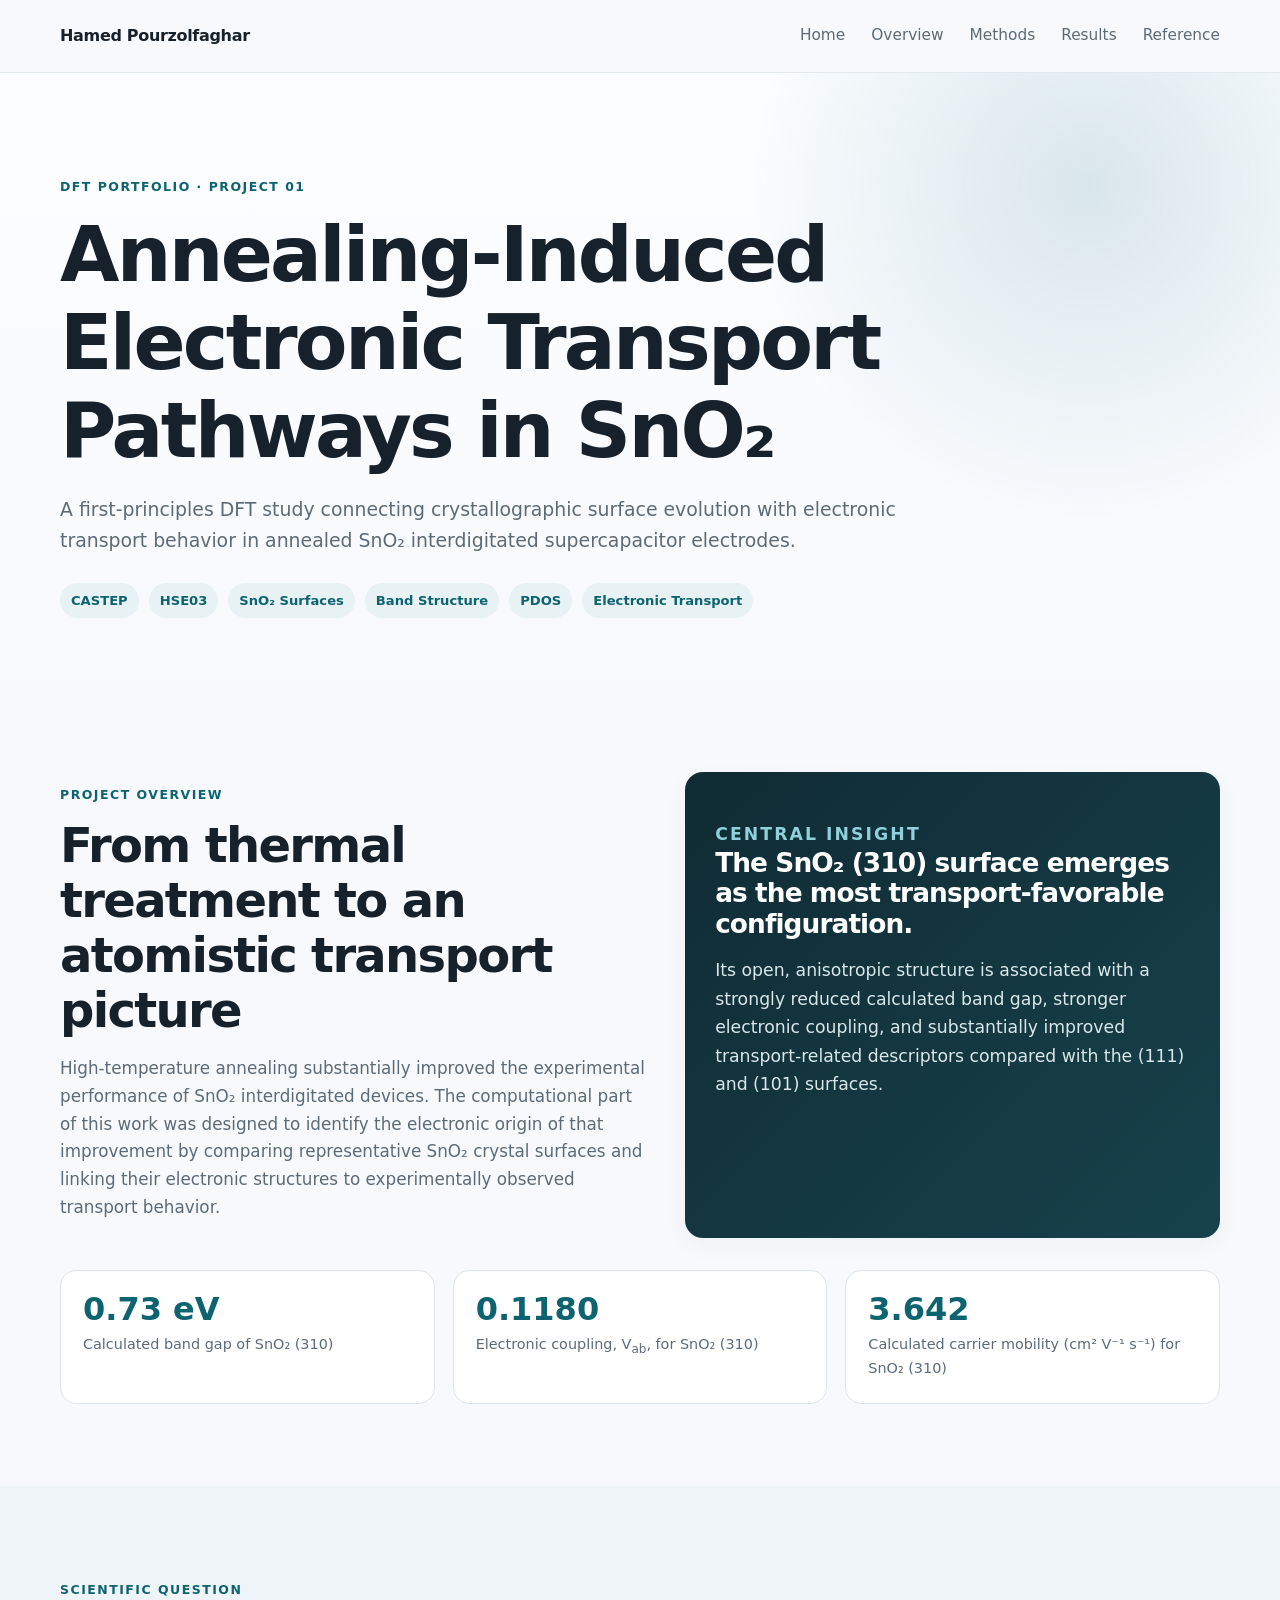
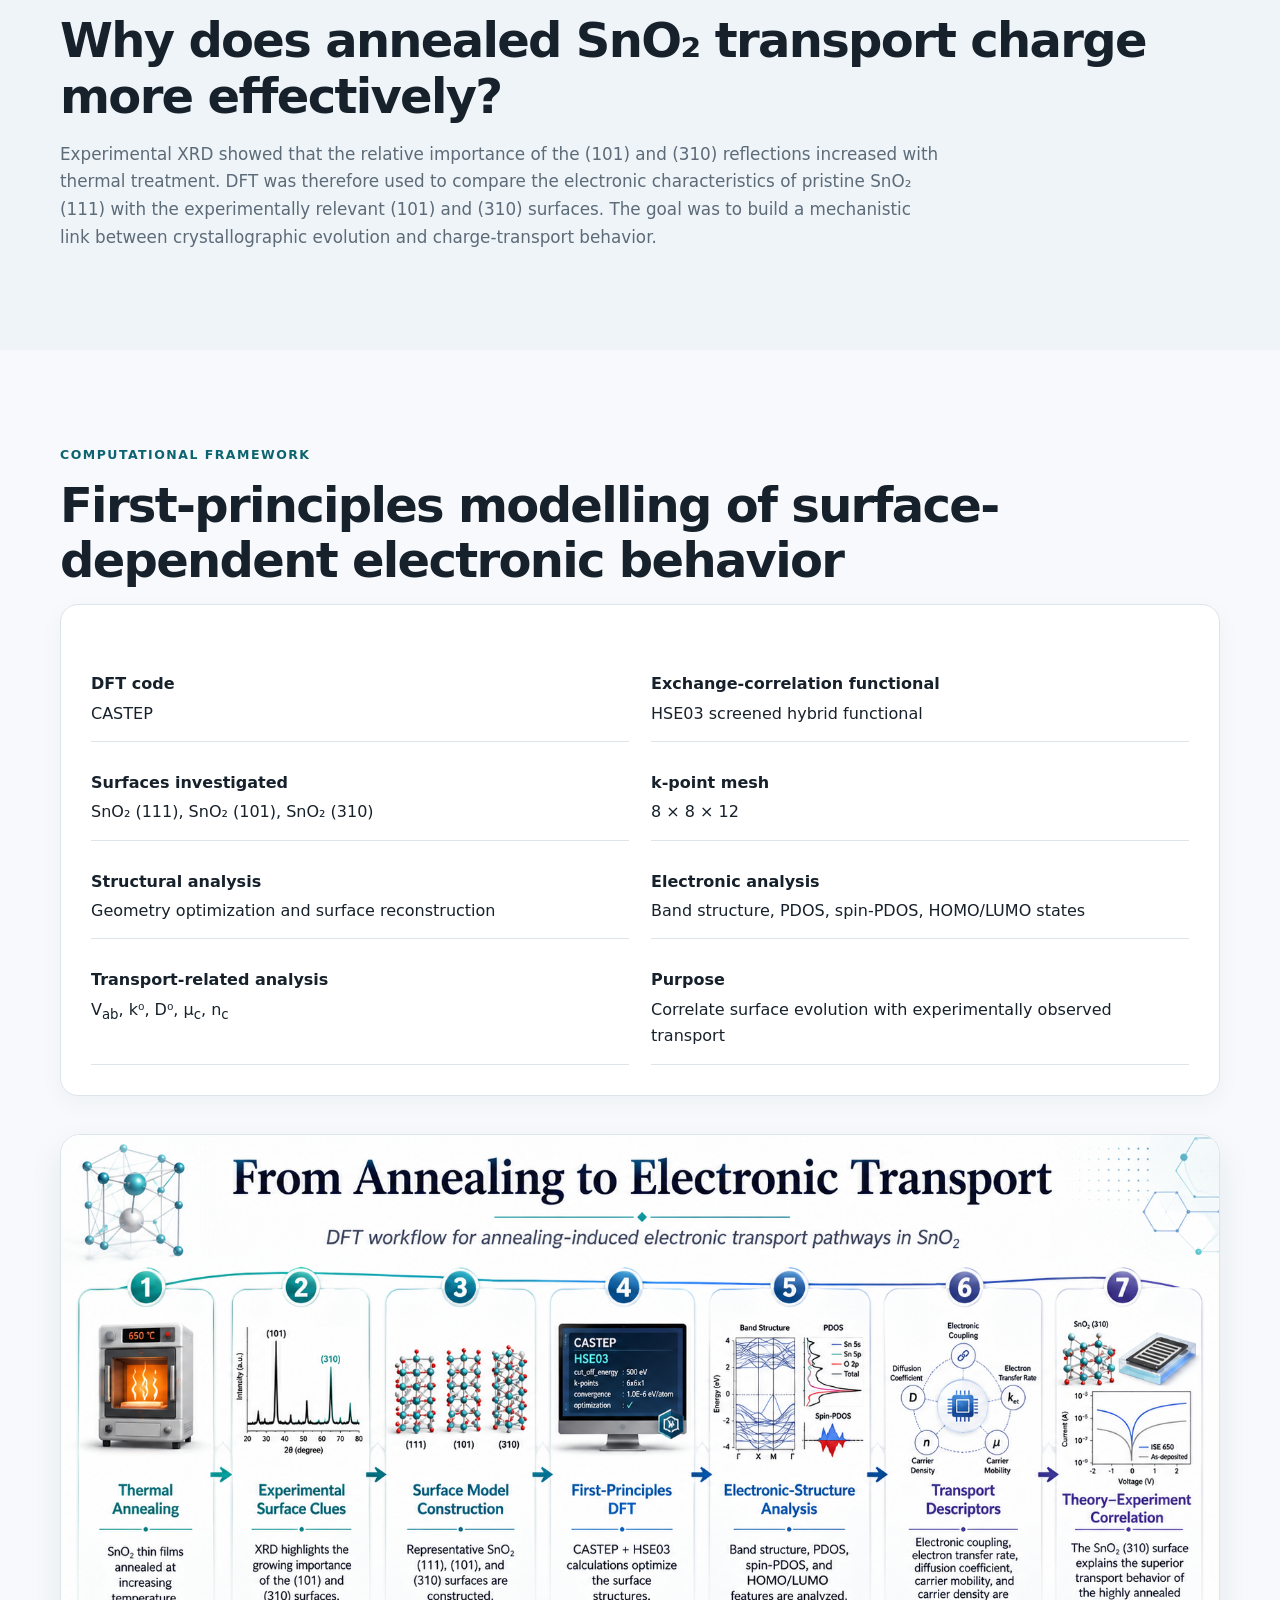
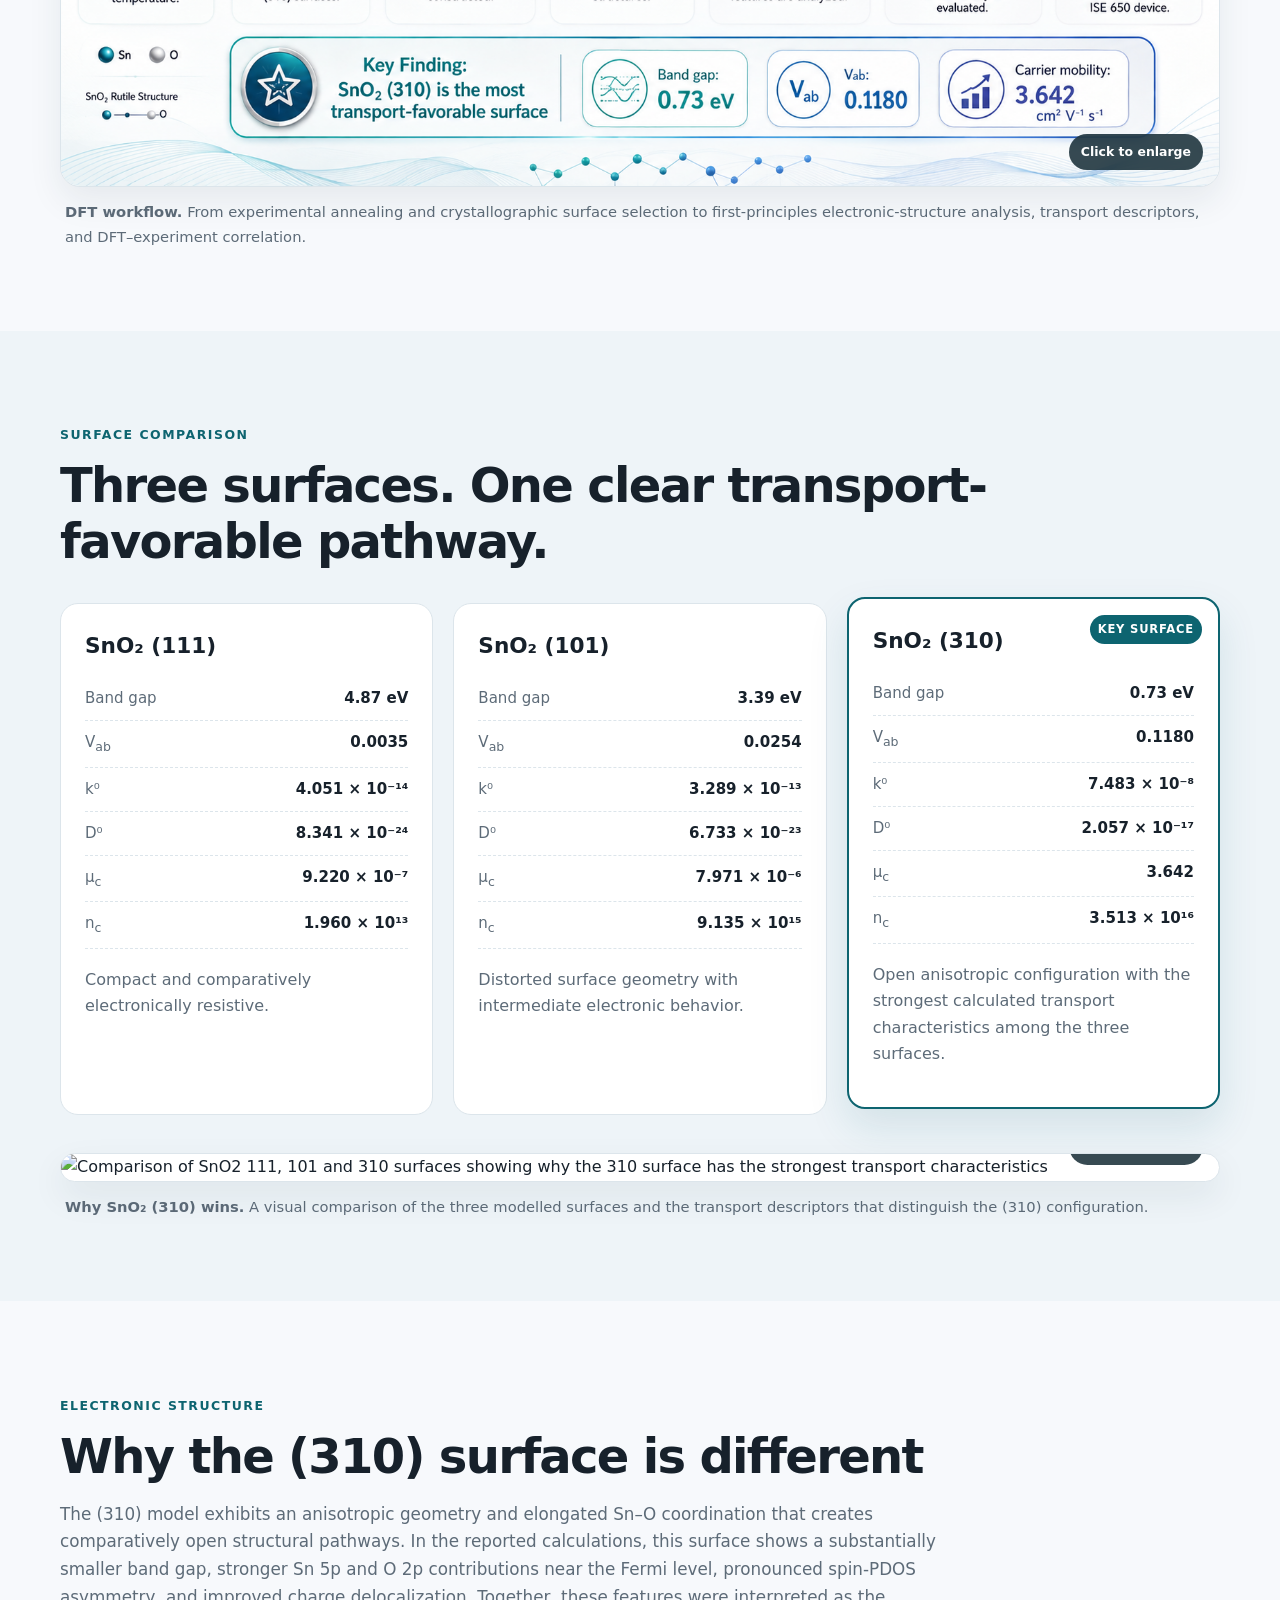
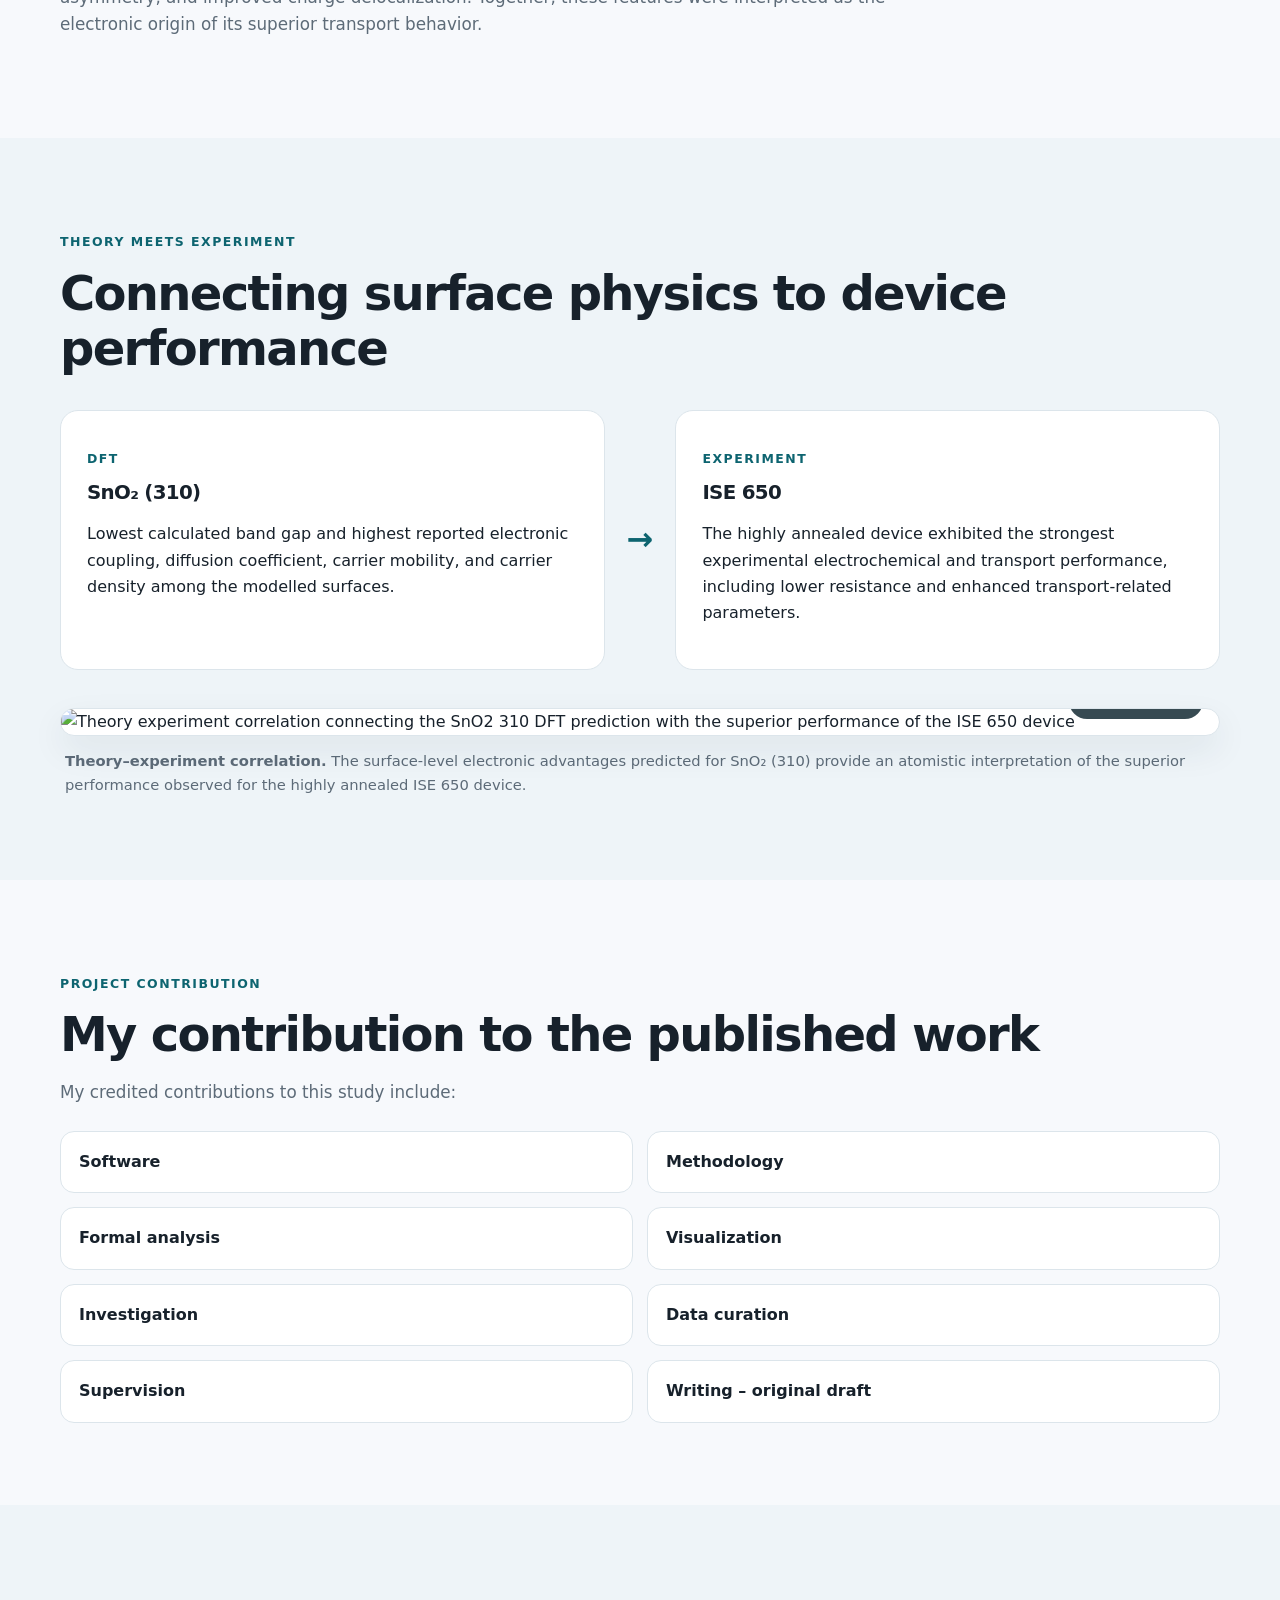
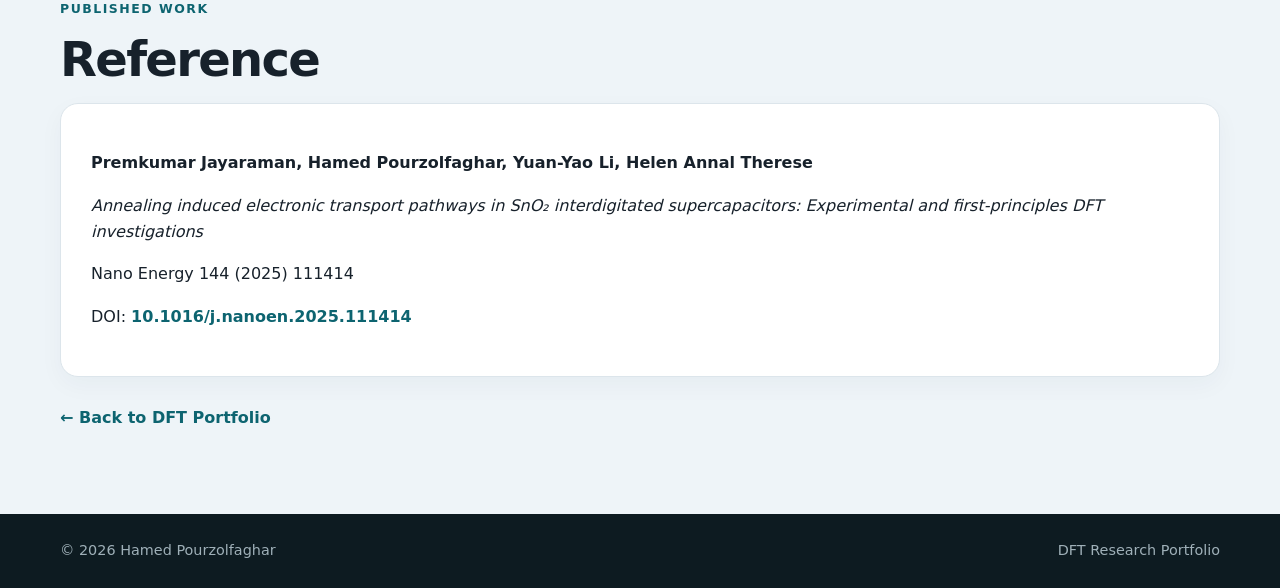
==== commit f29d296b: "Update image source and lightbox data attribute" ====
--- a/dft-project-1.html
+++ b/dft-project-1.html
@@ -489,8 +489,8 @@
         </div>
 
         <div class="figure-block">
-          <div class="figure-frame" data-lightbox="assets/dft-project-1/dft-workflow.png">
-            <img src="assets/dft-project-1/dft-workflow.png"
+          <div class="figure-frame" data-lightbox="dft-workflow.png">
+            <img src="dft-workflow.png"
                  alt="DFT workflow from annealing and XRD-guided surface selection to electronic structure, transport analysis and experiment correlation">
             <span class="figure-overlay">Click to enlarge</span>
           </div>
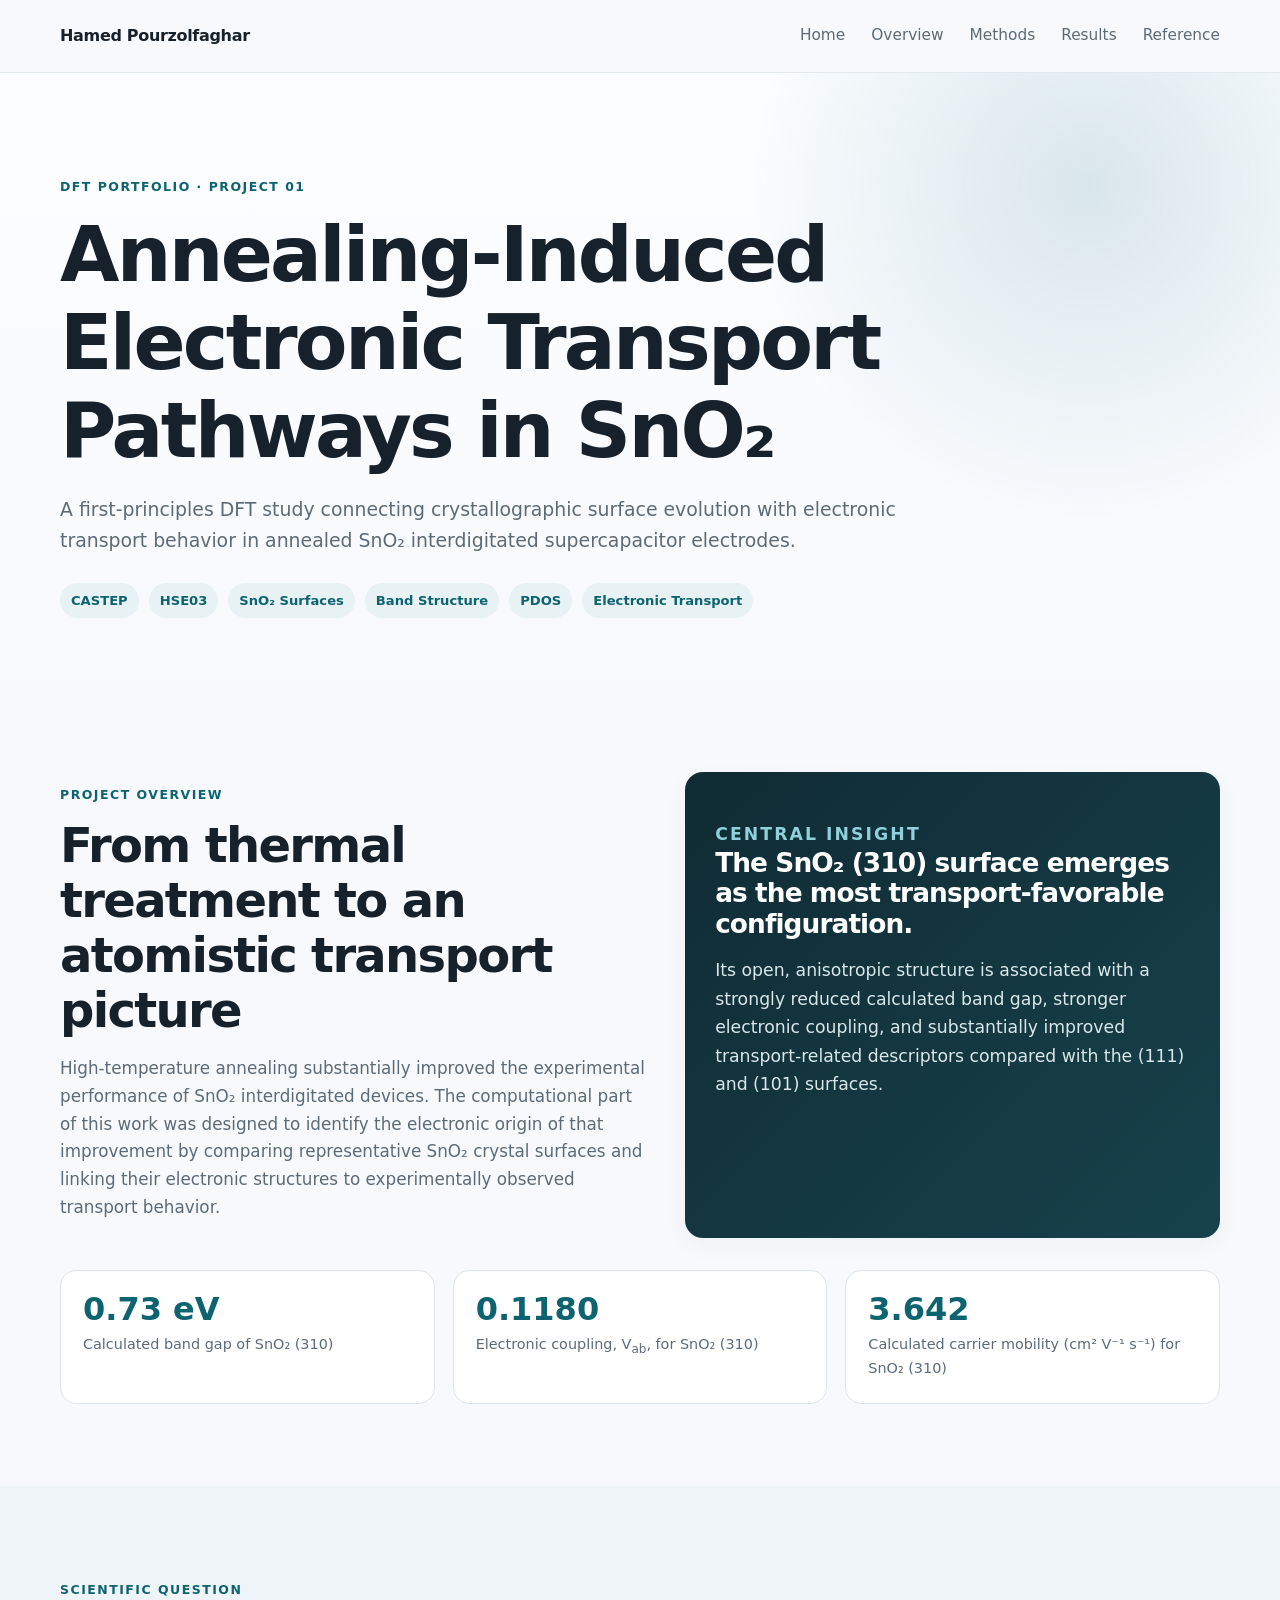
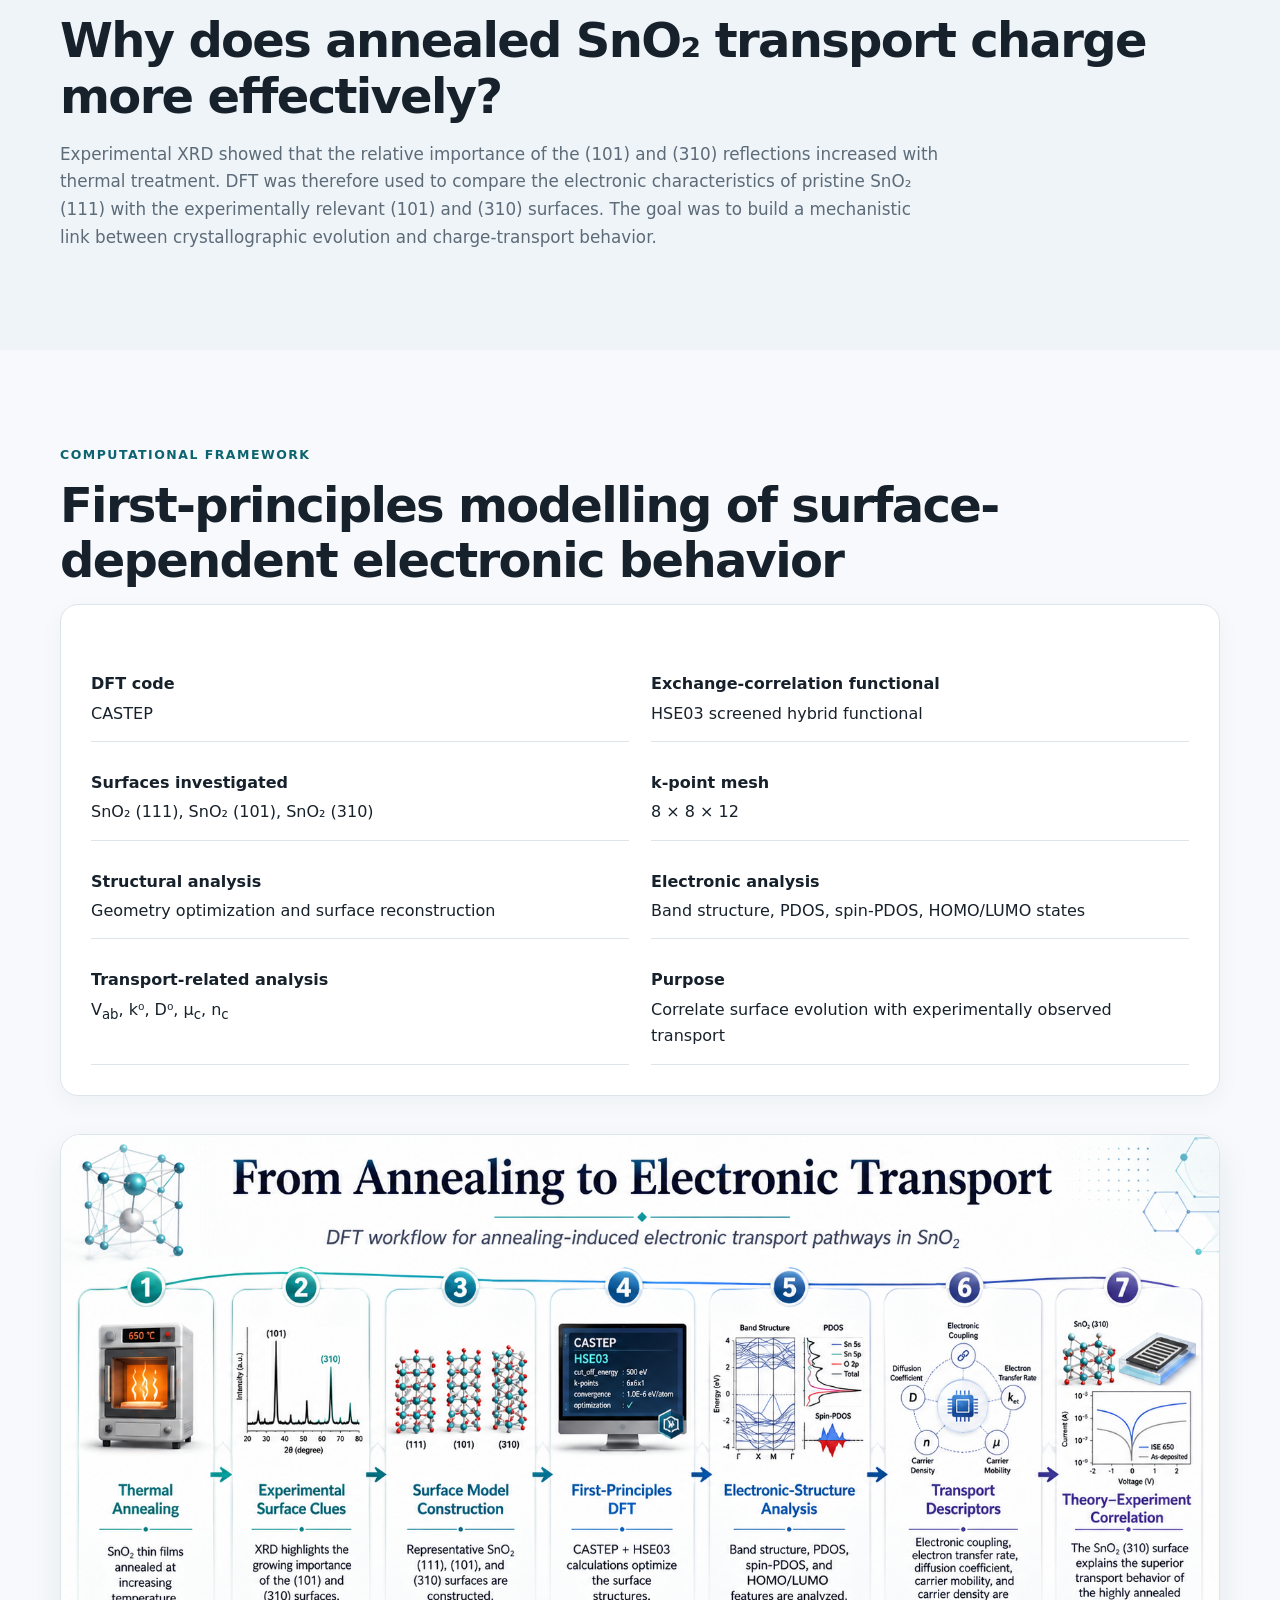
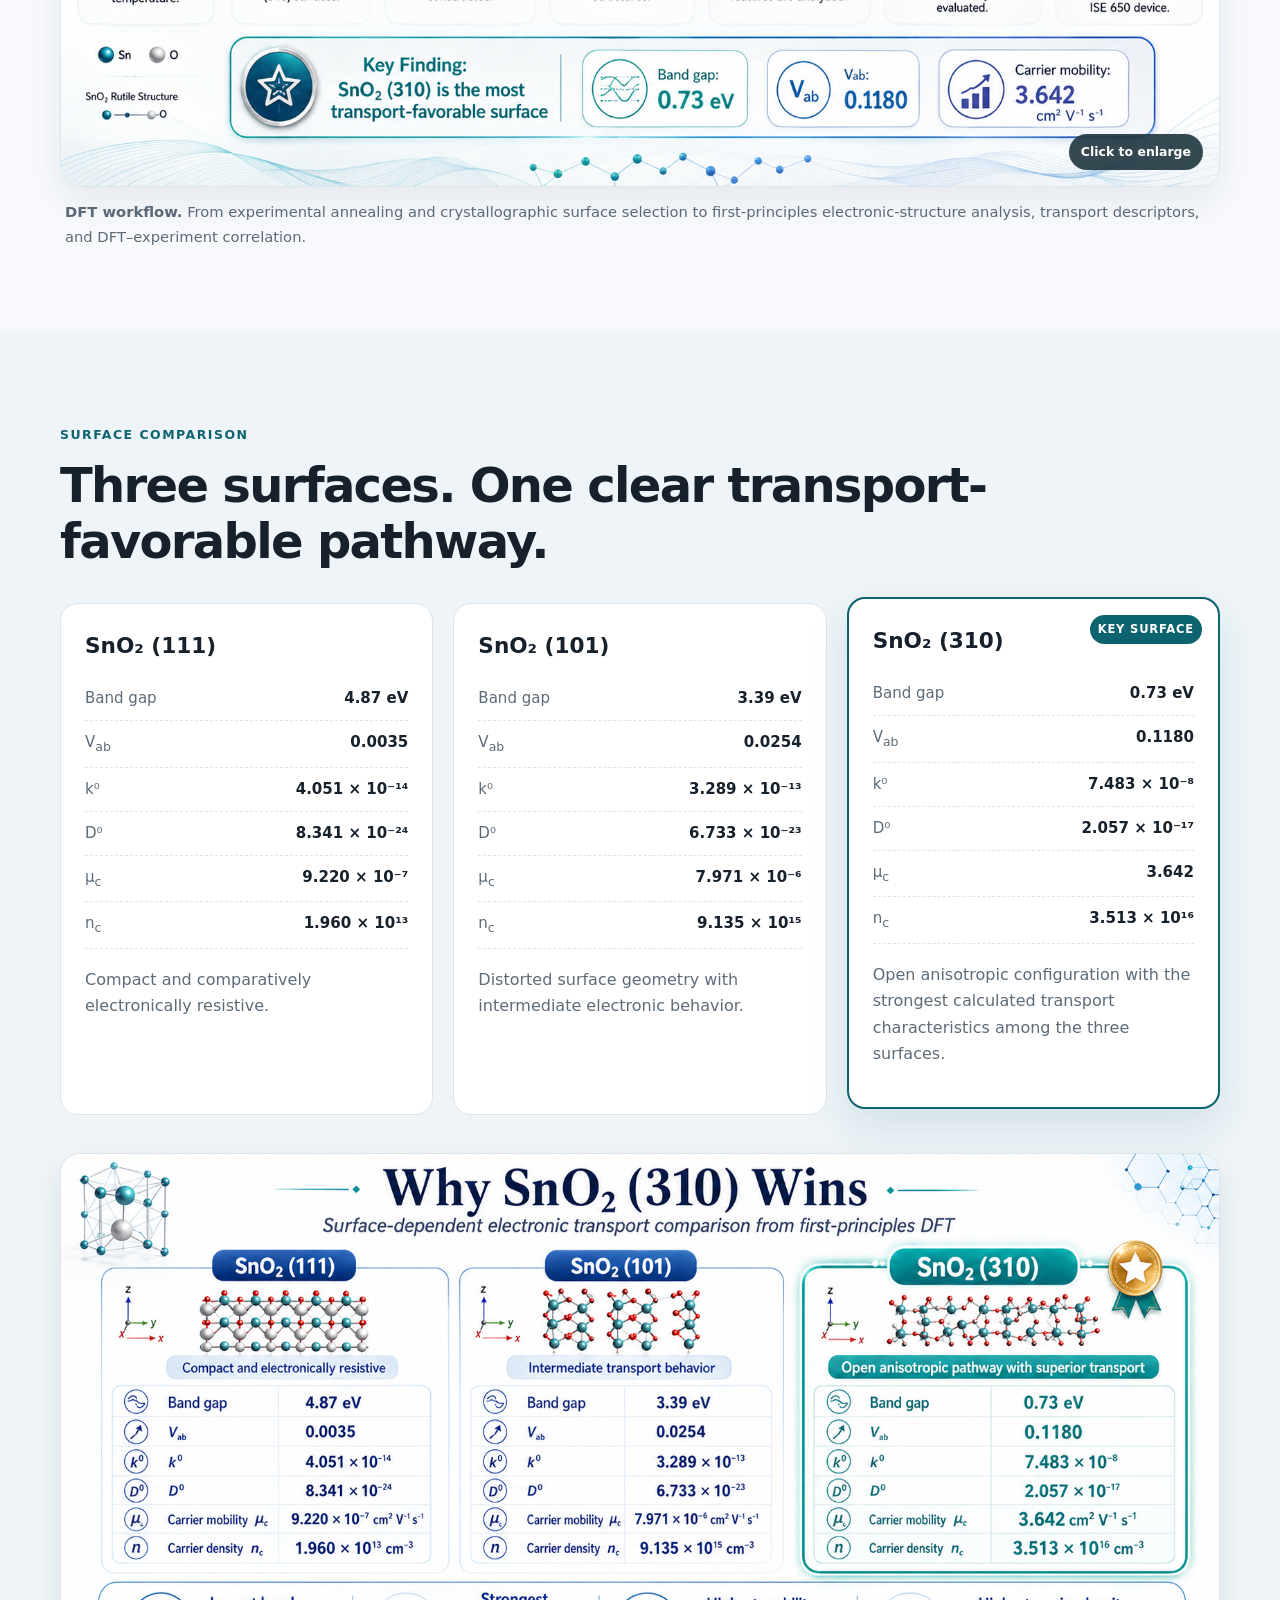
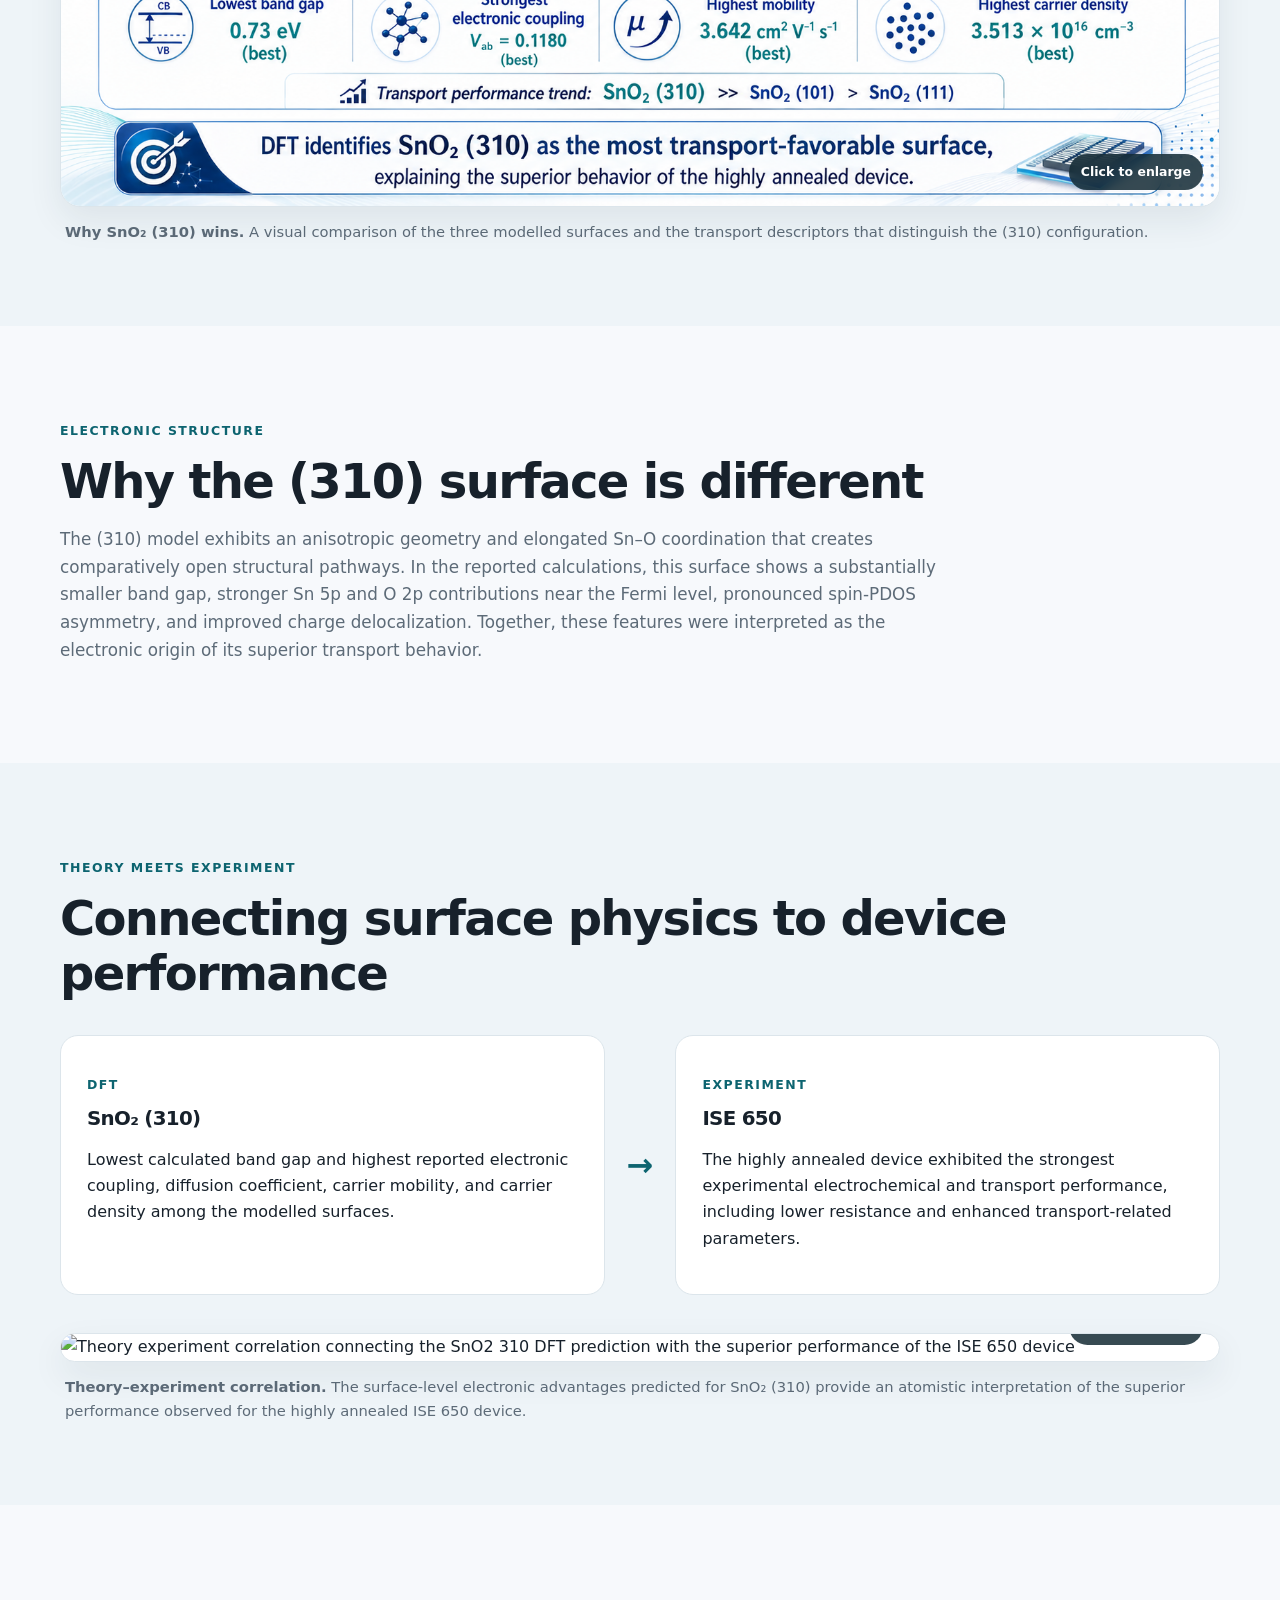
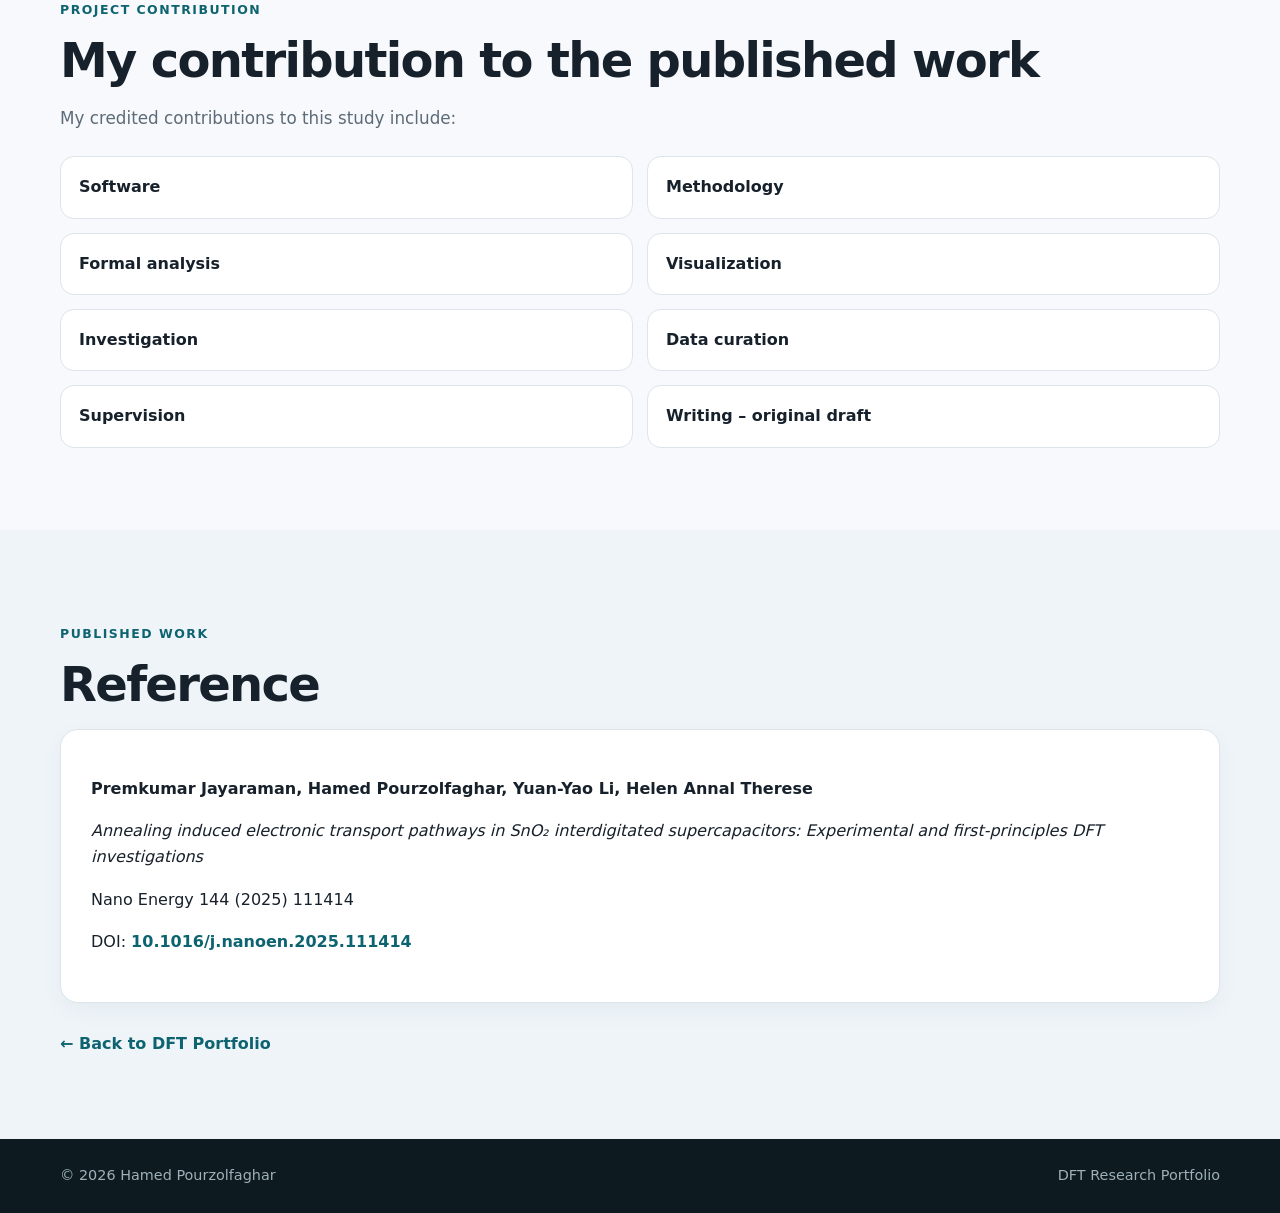
==== commit 880fc428: "Change image source in figure block Updated image source path for clarity." ====
--- a/dft-project-1.html
+++ b/dft-project-1.html
@@ -547,8 +547,8 @@
         </div>
 
         <div class="figure-block">
-          <div class="figure-frame" data-lightbox="assets/dft-project-1/why-sno2-310-wins.png">
-            <img src="assets/dft-project-1/why-sno2-310-wins.png"
+          <div class="figure-frame" data-lightbox="why-sno2-310-wins.png">
+            <img src="why-sno2-310-wins.png"
                  alt="Comparison of SnO2 111, 101 and 310 surfaces showing why the 310 surface has the strongest transport characteristics">
             <span class="figure-overlay">Click to enlarge</span>
           </div>
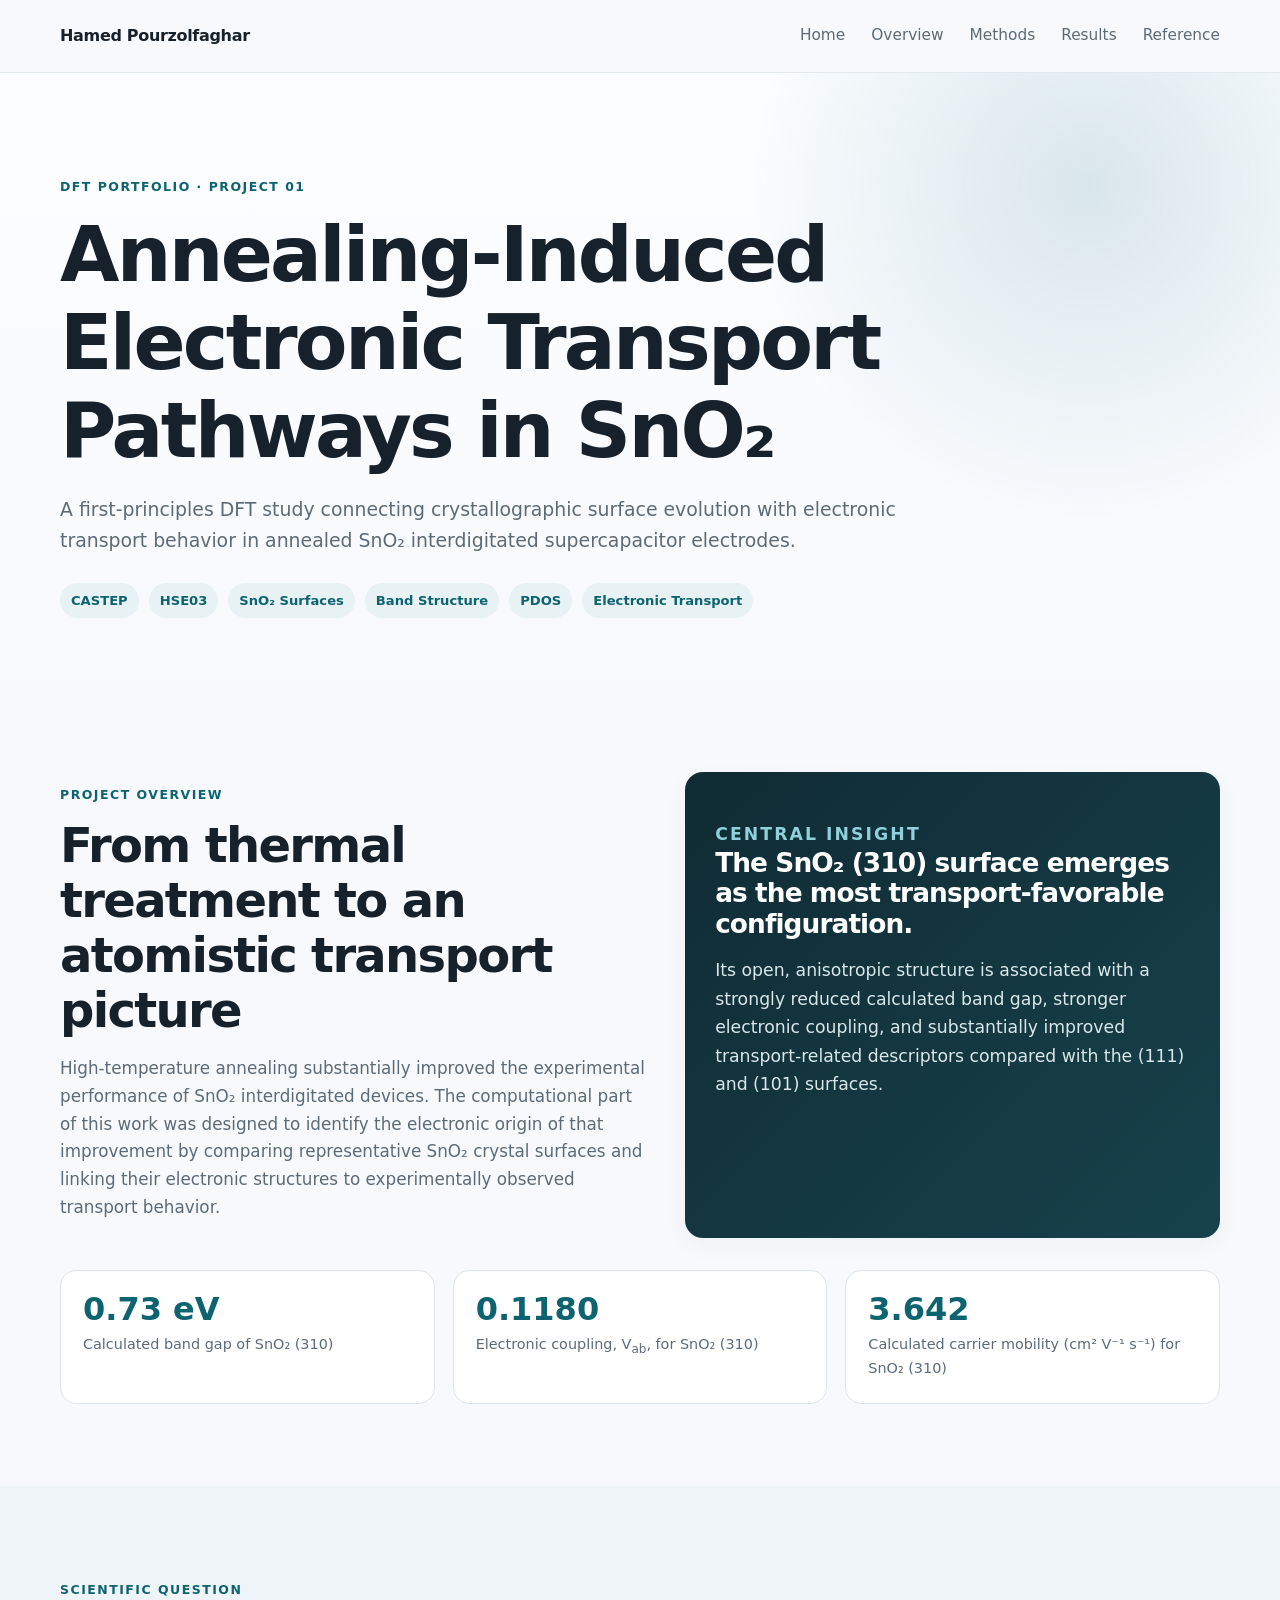
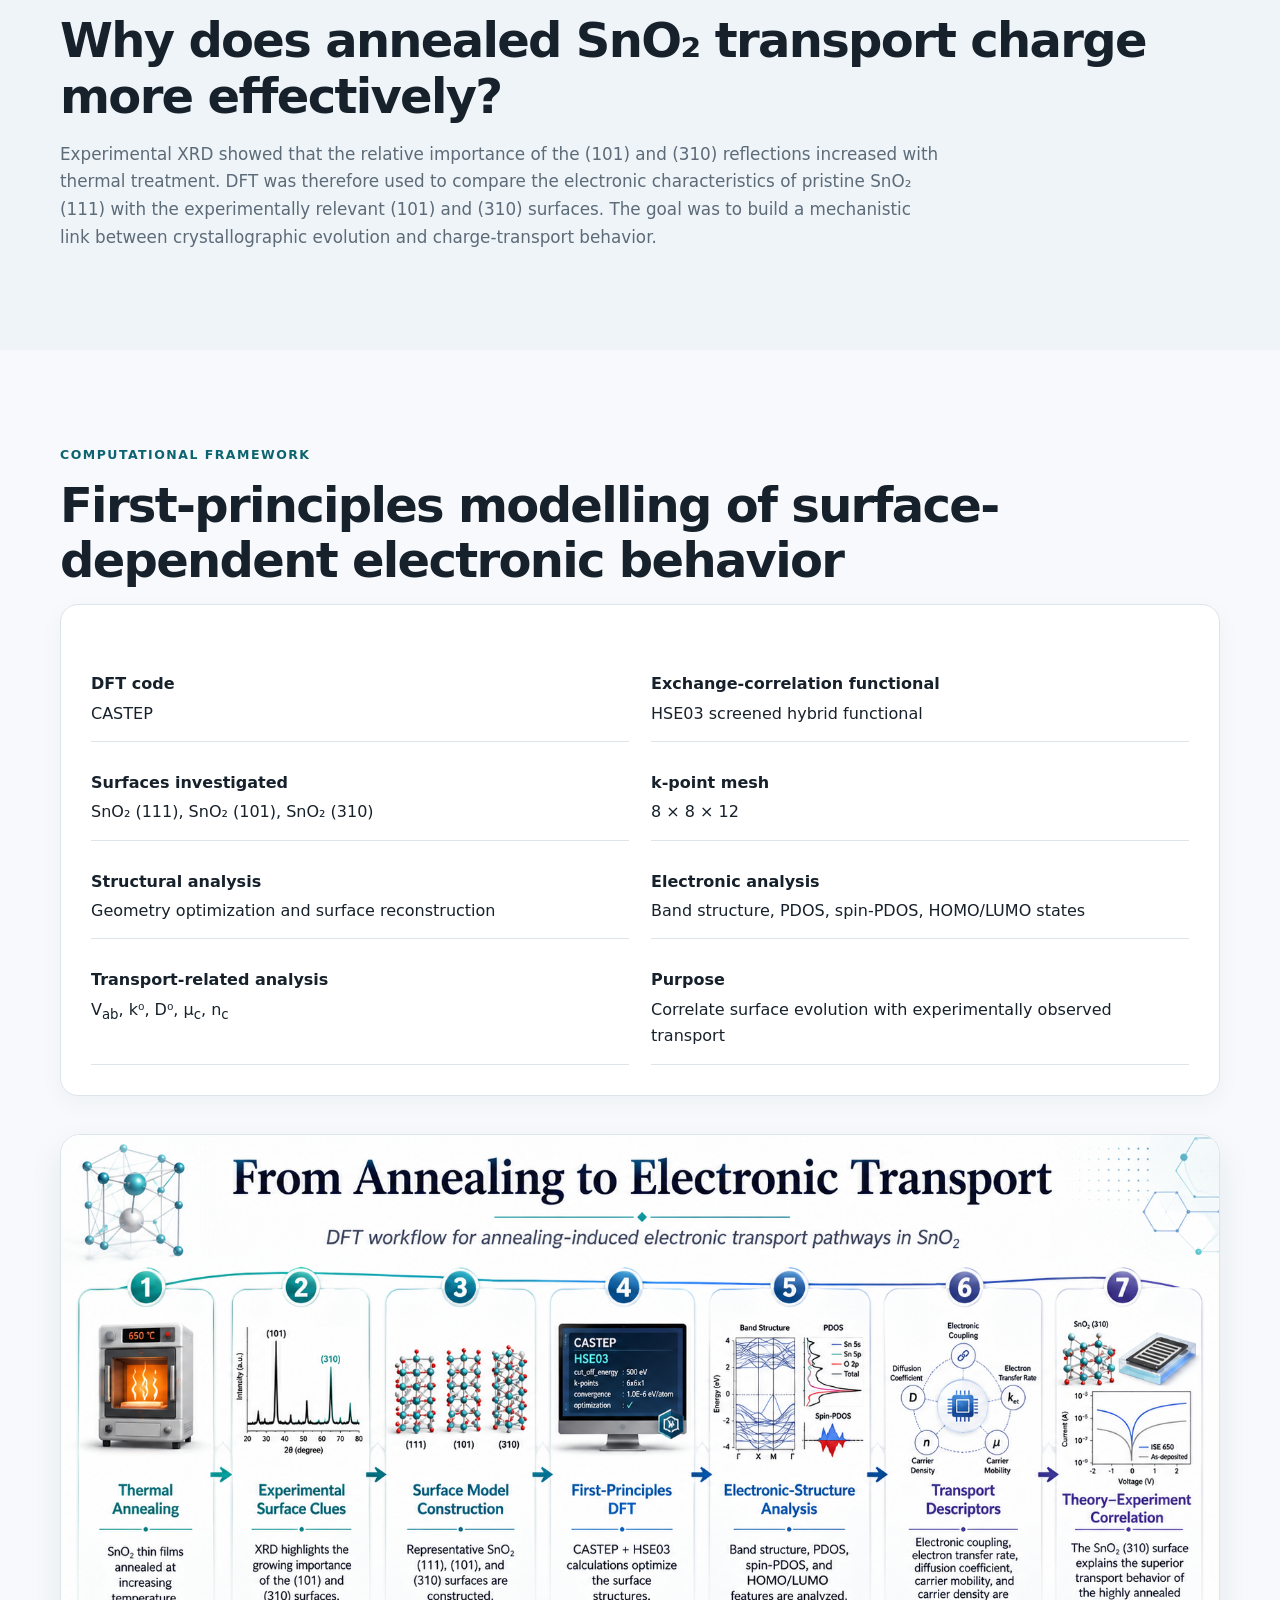
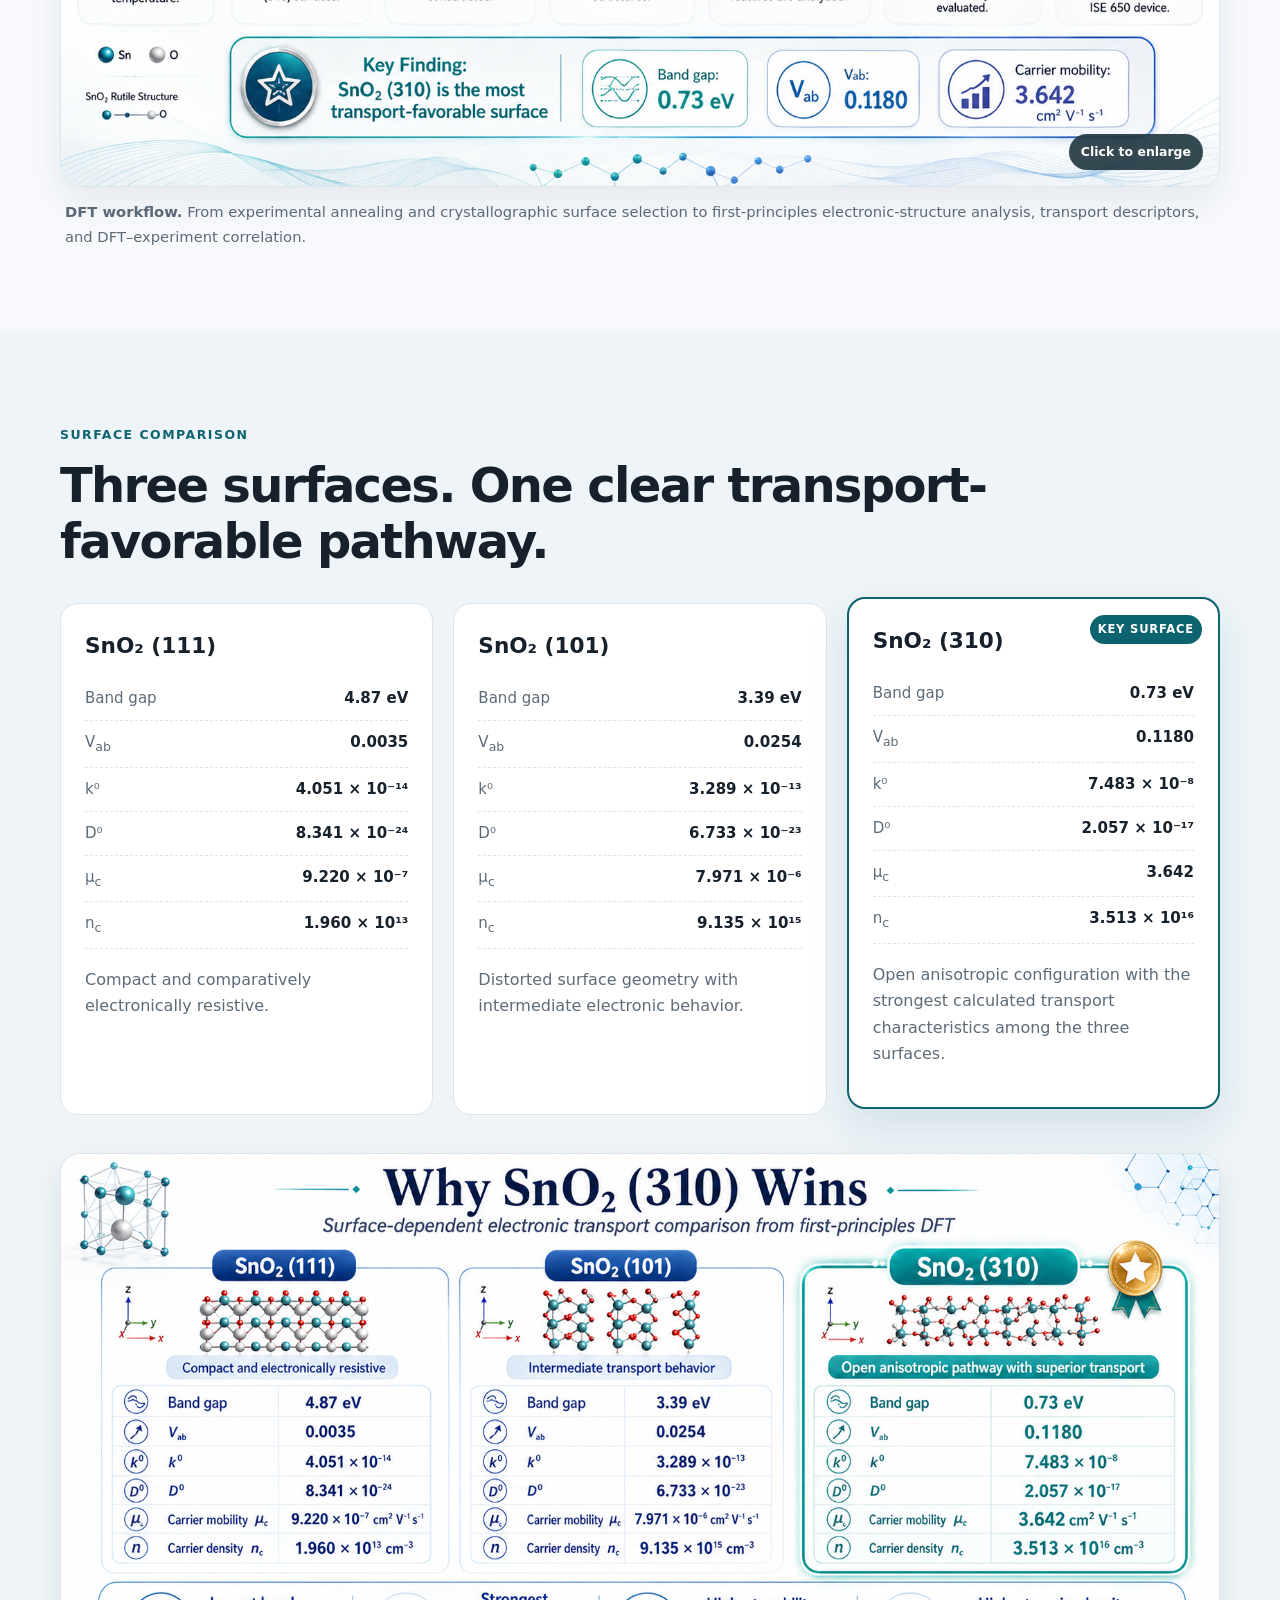
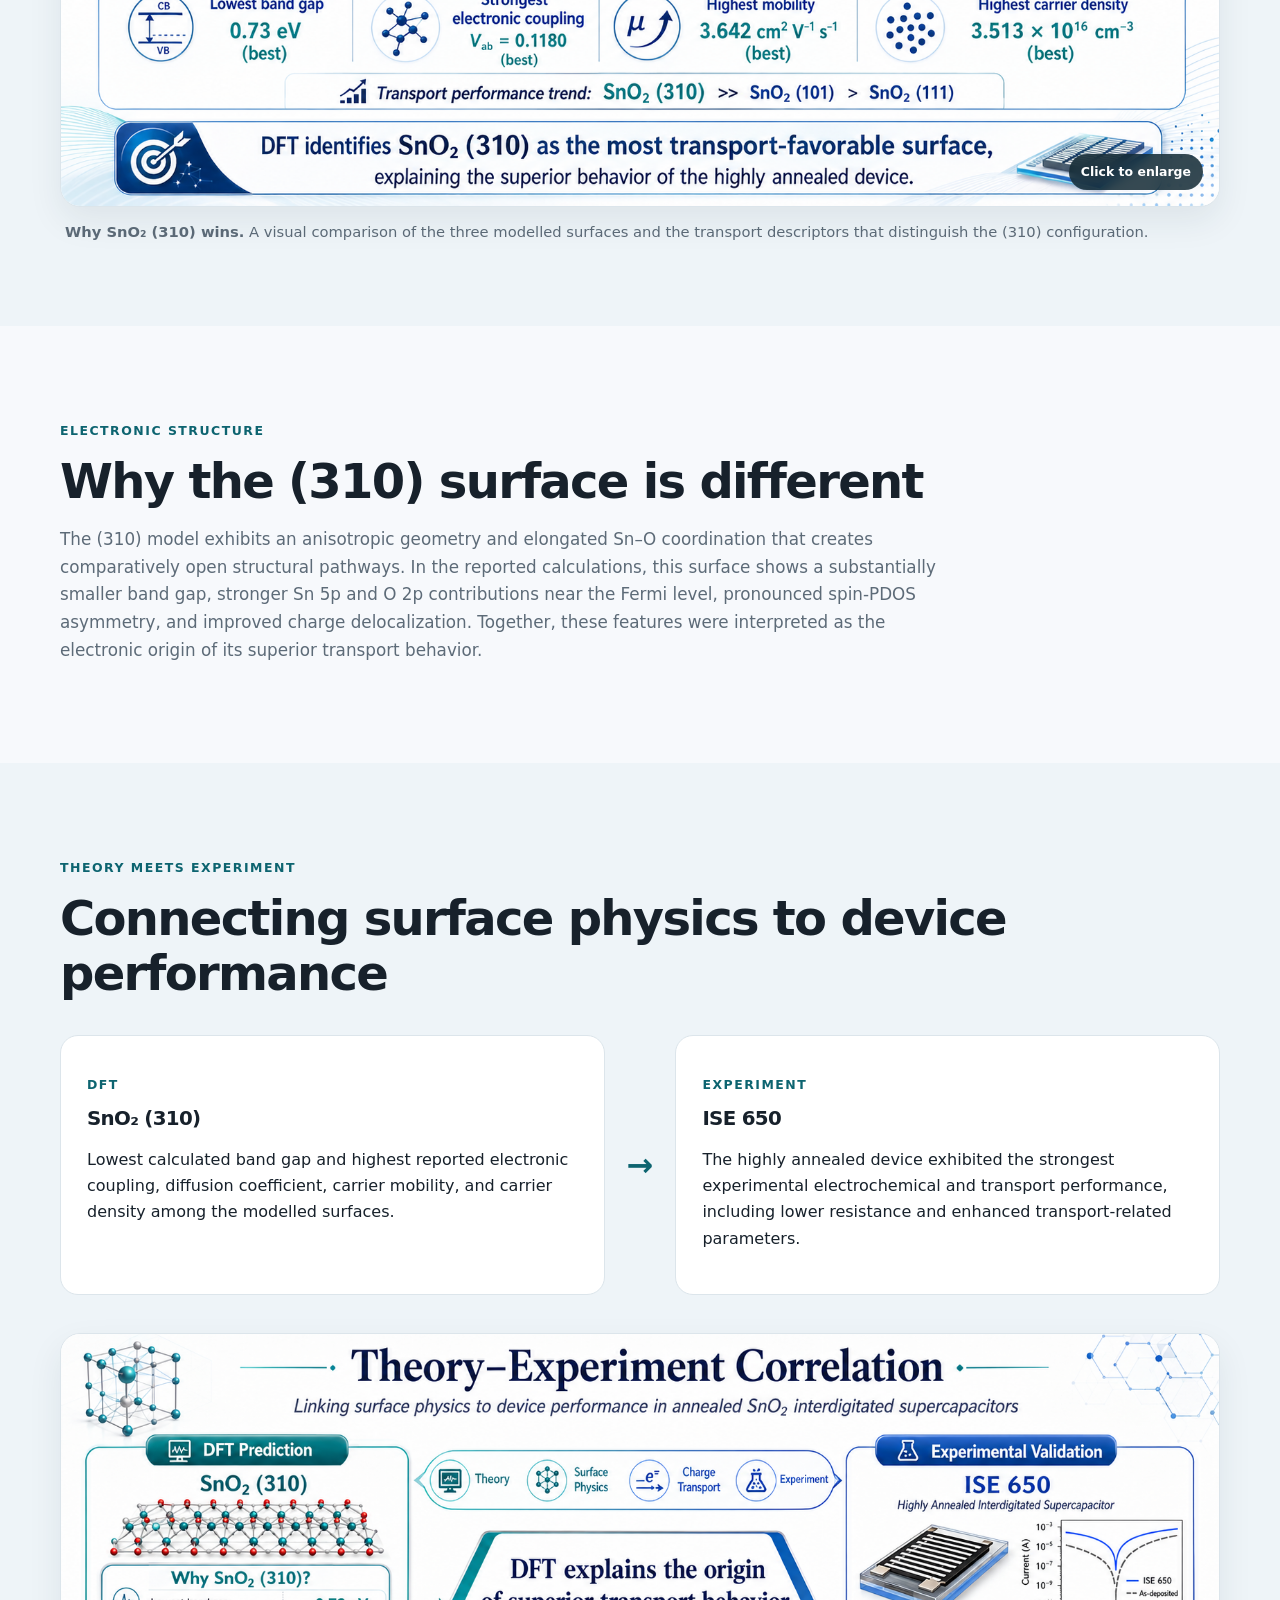
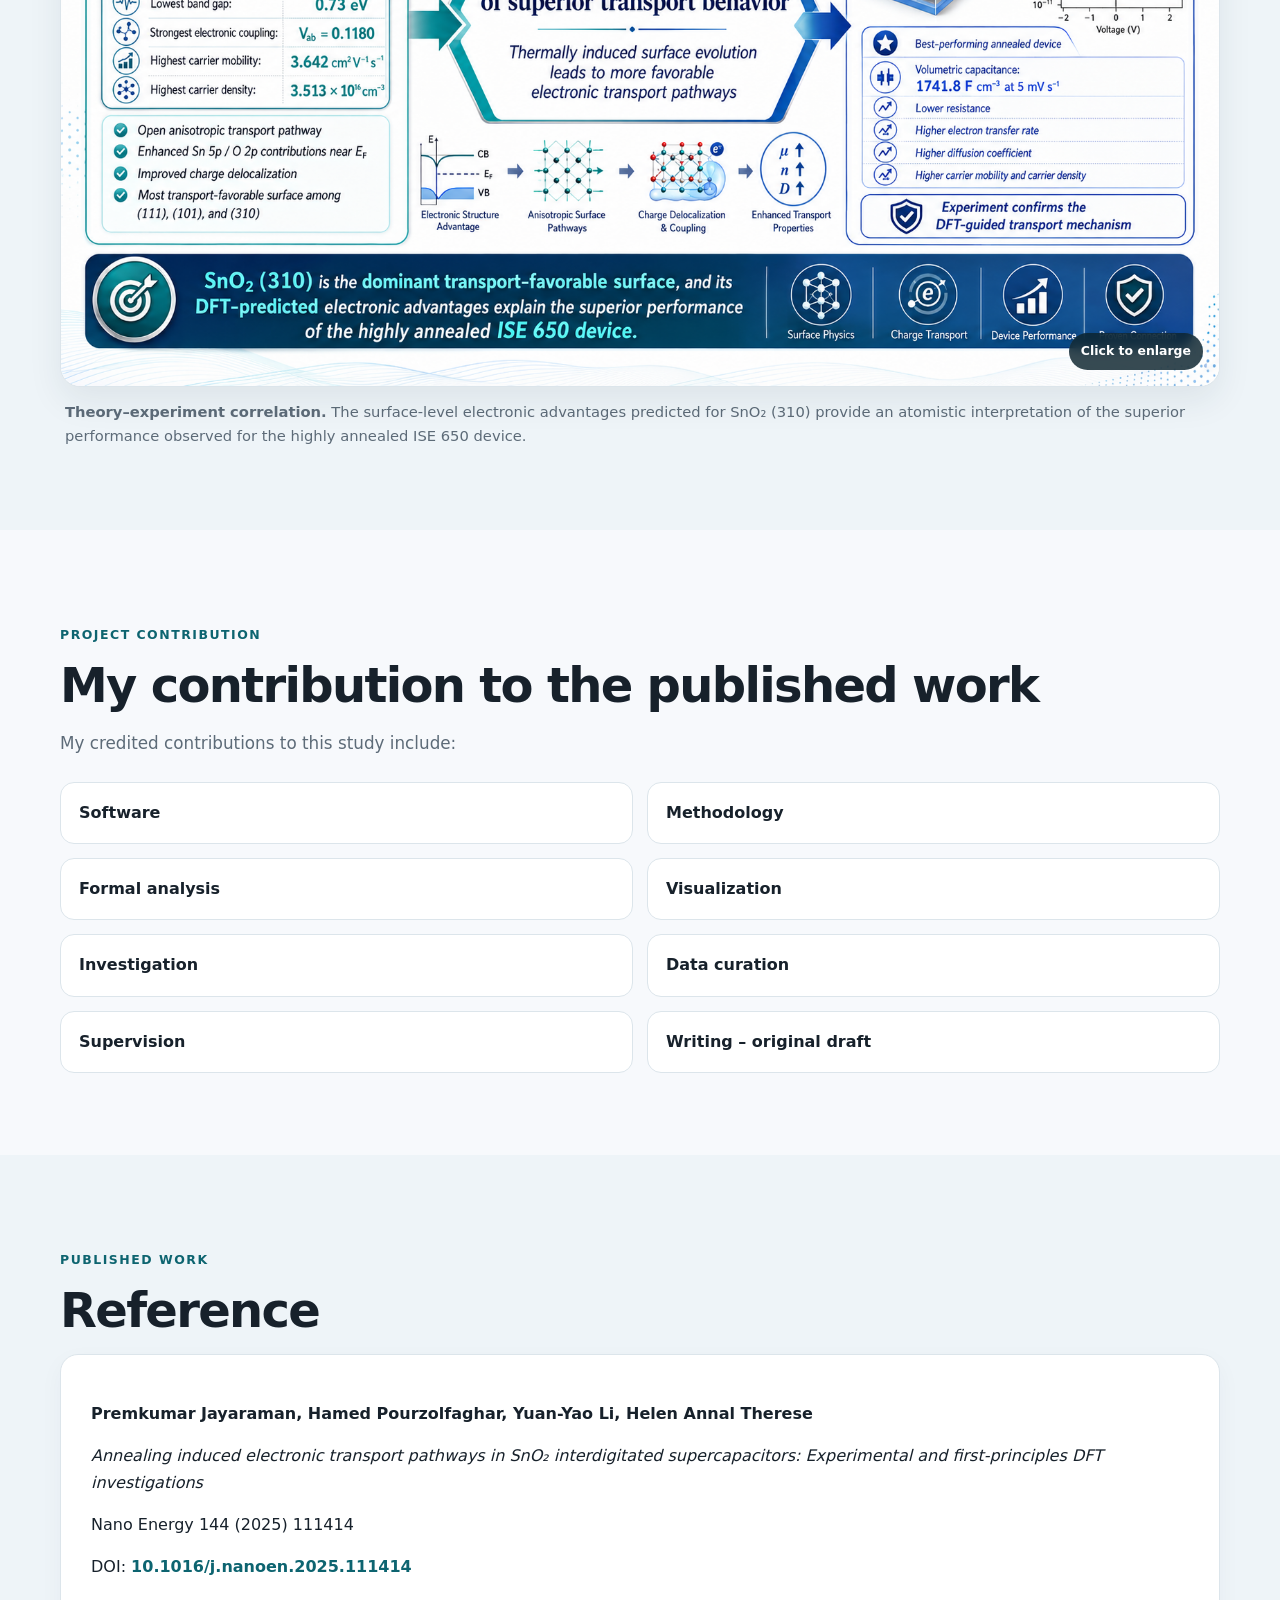
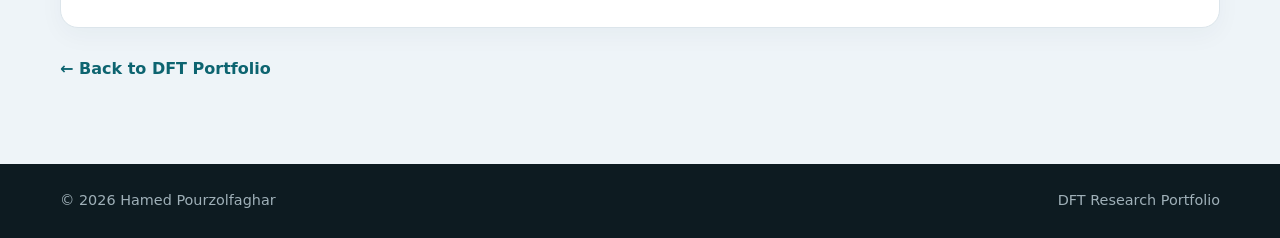
==== commit 3e3e83e6: "Fix image source and lightbox data attributes Updated image source and lightbox data for theory-expe" ====
--- a/dft-project-1.html
+++ b/dft-project-1.html
@@ -607,8 +607,8 @@
         </div>
 
         <div class="figure-block">
-          <div class="figure-frame" data-lightbox="assets/dft-project-1/theory-experiment-correlation.png">
-            <img src="assets/dft-project-1/theory-experiment-correlation.png"
+          <div class="figure-frame" data-lightbox="theory-experiment-correlation.png">
+            <img src="theory-experiment-correlation.png"
                  alt="Theory experiment correlation connecting the SnO2 310 DFT prediction with the superior performance of the ISE 650 device">
             <span class="figure-overlay">Click to enlarge</span>
           </div>
